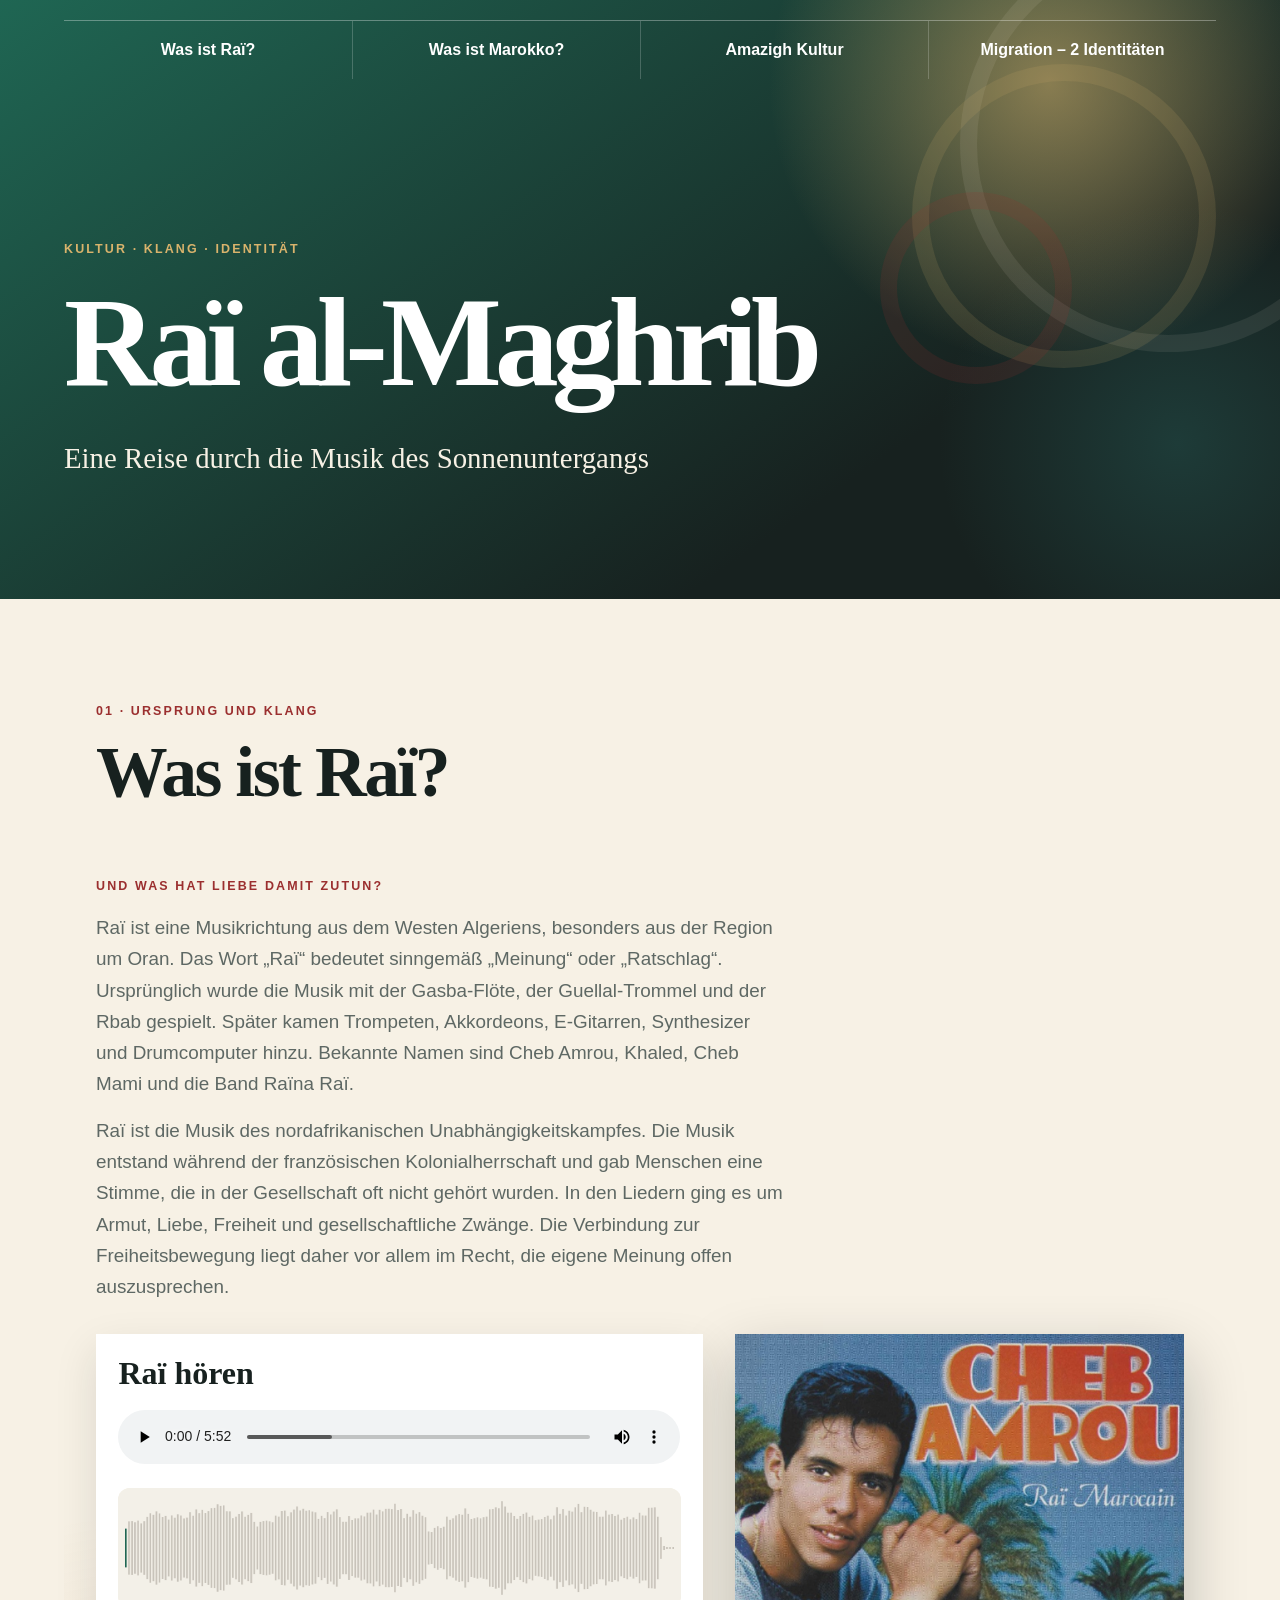
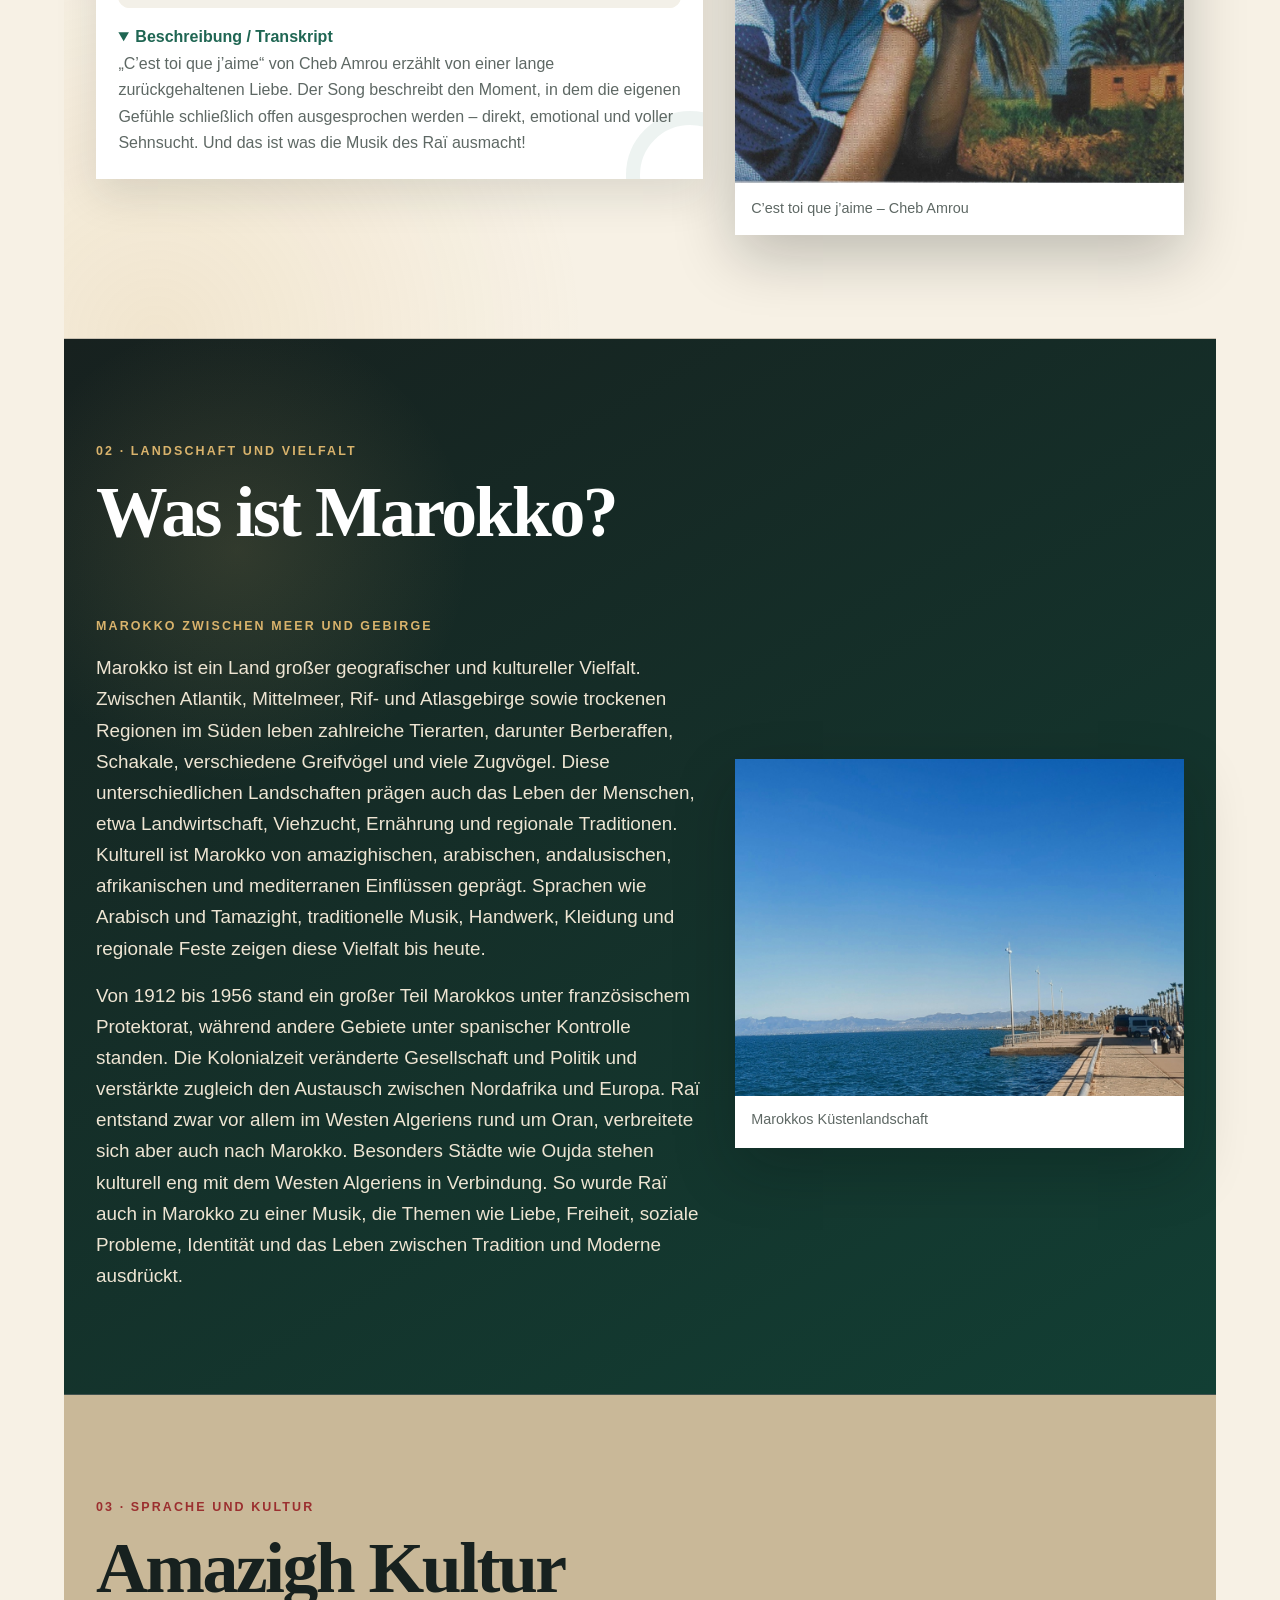
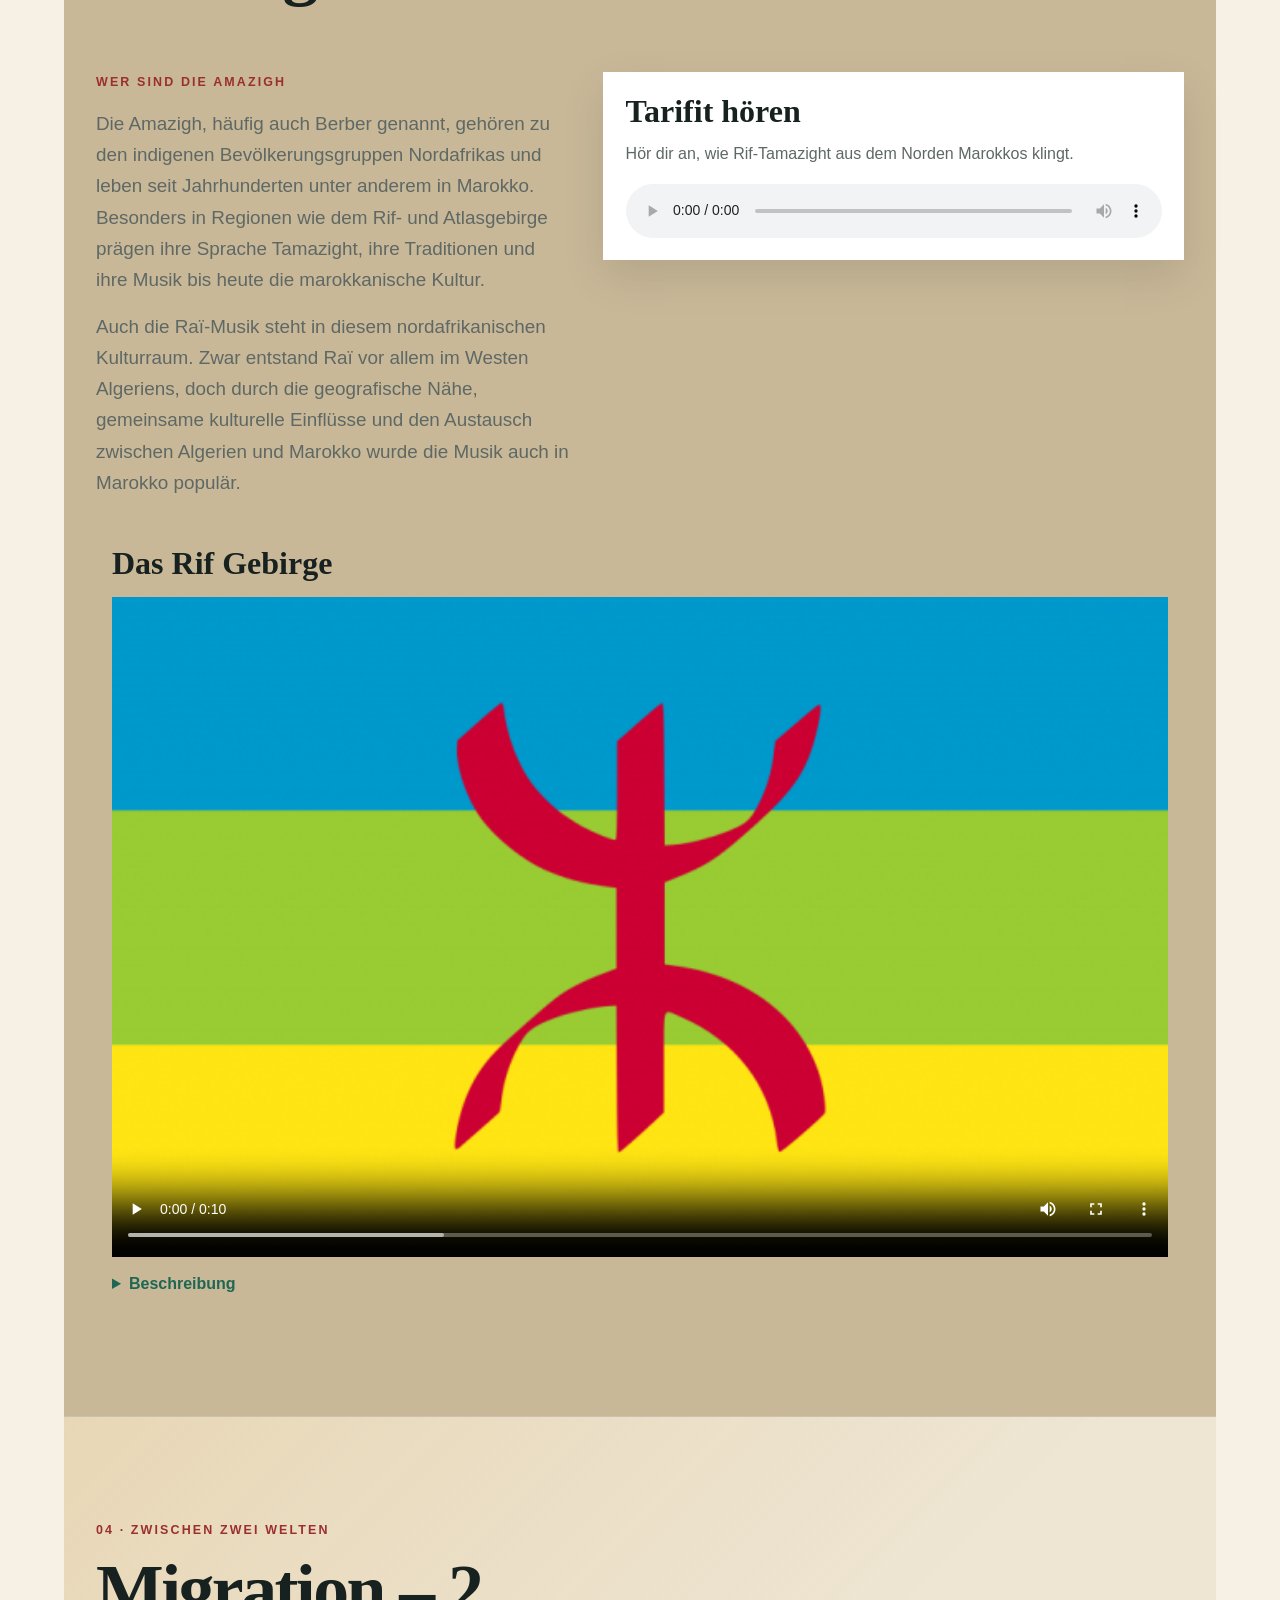
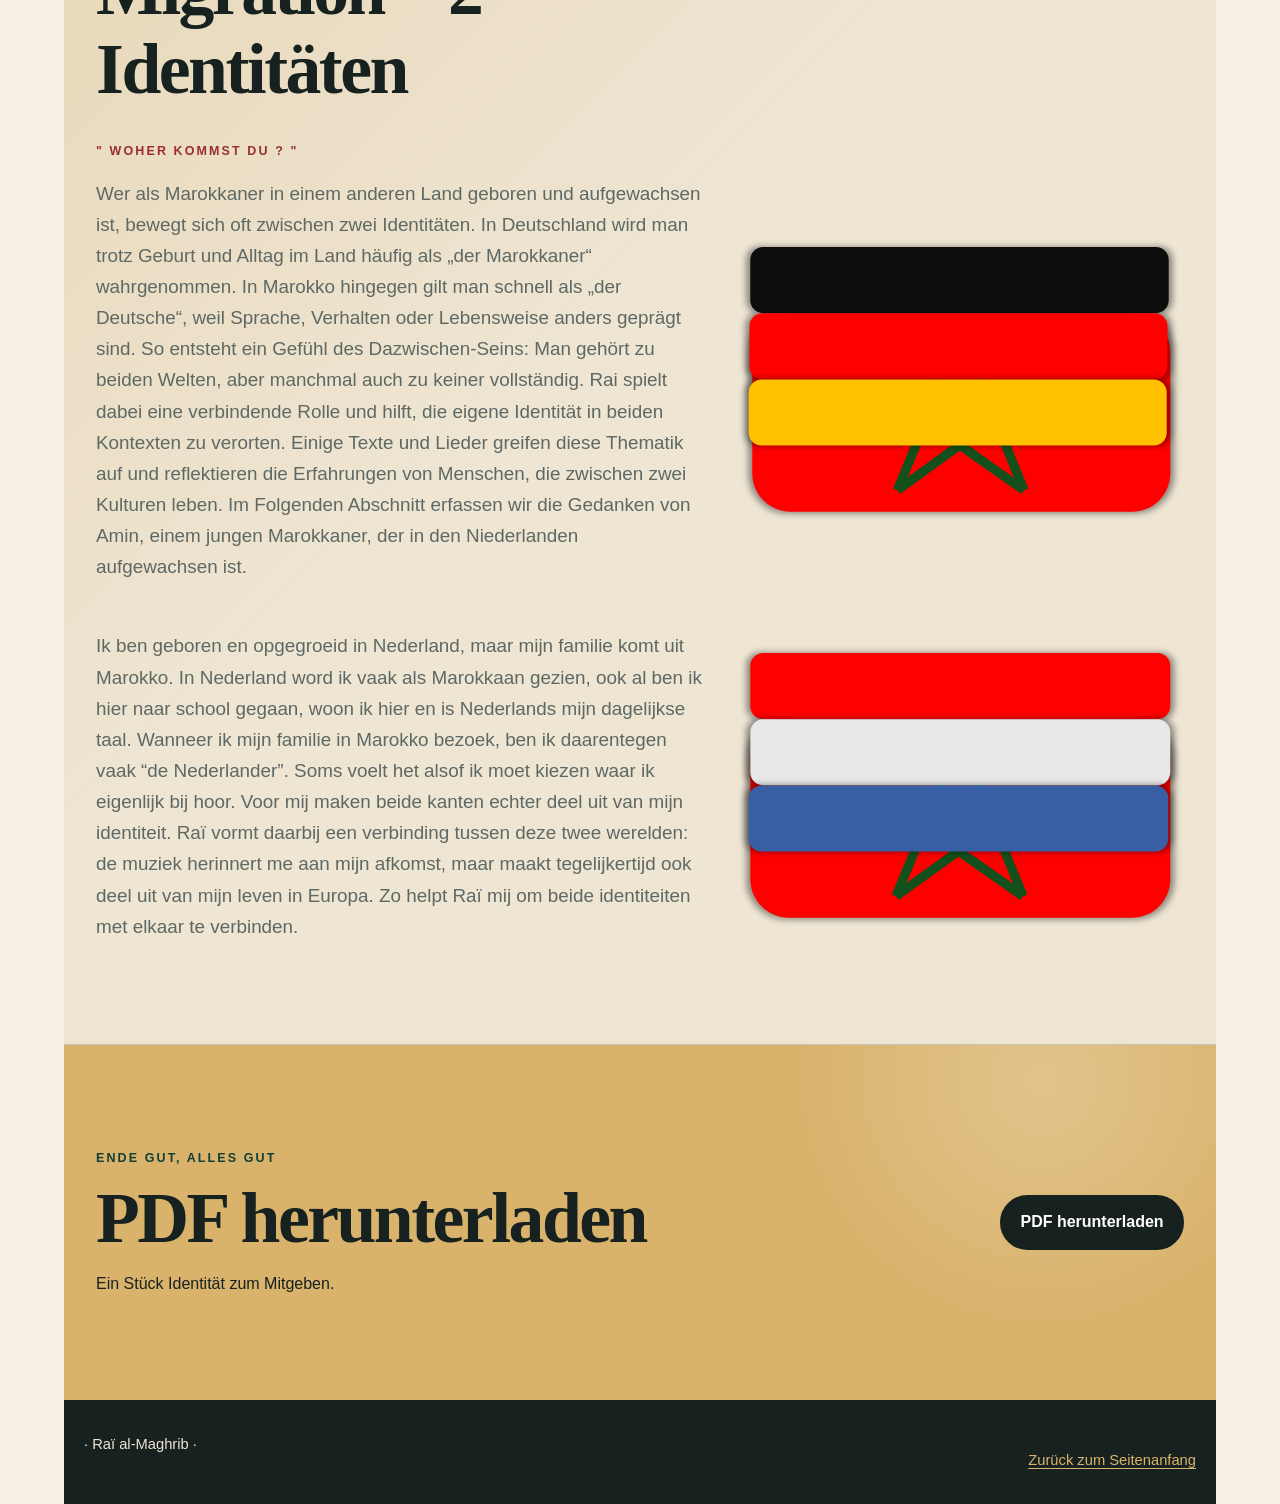
==== Rai_al_maghrib/index.html @ 05cdfa0a "icons und striche weggemacht, ordner umbenannt zu rai_al_maghrib" ====
<!doctype html>
<html lang="de">

<head>
    <meta charset="utf-8">

    <meta
        name="viewport"
        content="width=device-width, initial-scale=1">

    <meta
        name="description"
        content="Raï al-Maghrib – Website-Template zu Marokko, Raï, Amazigh-Kultur und Migration.">

    <title>
        Raï al-Maghrib – Musik des Sonnenuntergangs
    </title>

    <link
        rel="stylesheet"
        href="css/reset.css">

    <link
        rel="stylesheet"
        href="css/base.css">

    <link
        rel="stylesheet"
        href="css/components.css">

    <link
        rel="stylesheet"
        href="css/print.css"
        media="print">

    <script
        src="js/canvas.js"
        defer>
    </script>
</head>

<body>

    <a
        class="skip-link"
        href="#hauptinhalt">
        Direkt zum Inhalt
    </a>


    <header class="site-header">
        
        <nav
            class="main-nav"
            aria-label="Hauptnavigation">

            <ul>

                <li>
                    <a href="#rai">
                        Was ist Raï?
                    </a>
                </li>

                <li>
                    <a href="#marokko">
                        Was ist Marokko?
                    </a>
                </li>

                <li>
                    <a href="#amazigh">
                        Amazigh Kultur
                    </a>
                </li>

                <li>
                    <a href="#migration">
                        Migration – 2 Identitäten
                    </a>
                </li>

            </ul>

        </nav>

        <div
            class="hero-decoration"
            aria-hidden="true">

            <span class="hero-ring hero-ring--one"></span>
            <span class="hero-ring hero-ring--two"></span>
            <span class="hero-ring hero-ring--three"></span>

        </div>


        <div class="site-header__inner">

            <p class="eyebrow">
                Kultur · Klang · Identität
            </p>

            <h1>
                Raï al-Maghrib
            </h1>

            <p class="lead">
                Eine Reise durch die Musik des Sonnenuntergangs
            </p>

        </div>


       

    </header>


    <main id="hauptinhalt">


        <!-- ===================================================== -->
        <!-- 01 WAS IST RAÏ                                       -->
        <!-- ===================================================== -->

        <section
            id="rai"
            class="section section--rai"
            aria-labelledby="rai-title">


            <div class="section-heading">

                <p class="section-kicker">
                    01 · Ursprung und Klang
                </p>

                <h2 id="rai-title">
                    Was ist Raï?
                </h2>

            </div>


            <div class="rai-layout">


                <div class="editorial-copy">

                    <p class="placeholder-label">
                        Und was hat Liebe damit zutun?
                    </p>


                    <div class="text-slot">

                        <p>
                            Raï ist eine Musikrichtung aus dem Westen Algeriens,
                            besonders aus der Region um Oran. Das Wort „Raï“
                            bedeutet sinngemäß „Meinung“ oder „Ratschlag“.
                            Ursprünglich wurde die Musik mit der Gasba-Flöte,
                            der Guellal-Trommel und der Rbab gespielt.
                            Später kamen Trompeten, Akkordeons, E-Gitarren,
                            Synthesizer und Drumcomputer hinzu.
                            Bekannte Namen sind Cheb Amrou, Khaled,
                            Cheb Mami und die Band Raïna Raï.
                        </p>

                        <p>
                            Raï ist die Musik des nordafrikanischen
                            Unabhängigkeitskampfes. Die Musik entstand während
                            der französischen Kolonialherrschaft und gab Menschen
                            eine Stimme, die in der Gesellschaft oft nicht gehört
                            wurden. In den Liedern ging es um Armut, Liebe,
                            Freiheit und gesellschaftliche Zwänge.
                            Die Verbindung zur Freiheitsbewegung liegt daher
                            vor allem im Recht, die eigene Meinung offen
                            auszusprechen.
                        </p>

                    </div>

                </div>


                <!-- AUDIO -->

                <article
                    class="audio-card"
                    aria-labelledby="audio-title">


                    <div class="audio-card__top">

                        <div>
                            <h3 id="audio-title">
                                Raï hören
                            </h3>
                        </div>

                    </div>

                    <audio
                        id="raiAudio"
                        controls
                        preload="metadata">

                        <source
                            src="assets/audio/cest_toi_que_jaime.wav"
                            type="audio/wav">

                        <source
                            src="assets/audio/cest_toi_que_jaime.ogg"
                            type="audio/ogg">

                        <source
                            src="assets/audio/cest_toi_que_jaime.mp3"
                            type="audio/mpeg">

                        Ihr Browser unterstützt das Audio-Element nicht.

                    </audio>


                    <!-- CANVAS -->

                    <canvas
                        id="audioCanvas"
                        width="800"
                        height="120"
                        aria-label="Visualisierung der Audio von C’est toi que j’aime">

                        Ihr Browser unterstützt das Canvas-Element nicht.

                    </canvas>


                    <details
                        class="audio-description"
                        open>

                        <summary>
                            Beschreibung / Transkript
                        </summary>

                        <p>
                            „C’est toi que j’aime“ von Cheb Amrou erzählt von
                            einer lange zurückgehaltenen Liebe. Der Song
                            beschreibt den Moment, in dem die eigenen Gefühle
                            schließlich offen ausgesprochen werden – direkt,
                            emotional und voller Sehnsucht. Und das ist was
                            die Musik des Raï ausmacht!
                        </p>

                    </details>

                </article>


                <!-- ALBUMCOVER -->

                <figure class="album-card">

                    <img
                        src="assets/images/cest_toi_que_jaime-cover.jpg"
                        alt="Albumcover von C’est toi que j’aime von Cheb Amrou">

                    <figcaption>
                        C’est toi que j’aime – Cheb Amrou
                    </figcaption>

                </figure>

            </div>

        </section>
            <section
        id="marokko"
        class="section section--marokko"
        aria-labelledby="marokko-title">

        <div class="section-heading section-heading--light">

            <p class="section-kicker">
                02 · Landschaft und Vielfalt
            </p>

            <h2 id="marokko-title">
                Was ist Marokko?
            </h2>

        </div>


        <div class="marokko-grid">


            <!-- TEXT -->

            <article class="marokko-copy">

                <p class="placeholder-label">
                    Marokko zwischen Meer und Gebirge
                </p>

                <div class="text-slot text-slot--marokko">

                    <p>
                        Marokko ist ein Land großer geografischer und kultureller Vielfalt. Zwischen Atlantik, Mittelmeer, Rif- und Atlasgebirge sowie trockenen Regionen im Süden leben zahlreiche Tierarten, darunter Berberaffen, Schakale, verschiedene Greifvögel und viele Zugvögel. Diese unterschiedlichen Landschaften prägen auch das Leben der Menschen, etwa Landwirtschaft, Viehzucht, Ernährung und regionale Traditionen.
                        Kulturell ist Marokko von amazighischen, arabischen, andalusischen, afrikanischen und mediterranen Einflüssen geprägt. Sprachen wie Arabisch und Tamazight, traditionelle Musik, Handwerk, Kleidung und regionale Feste zeigen diese Vielfalt bis heute.
                    </p>

                    <p>
                        Von 1912 bis 1956 stand ein großer Teil Marokkos unter französischem Protektorat, während andere Gebiete unter spanischer Kontrolle standen. Die Kolonialzeit veränderte Gesellschaft und Politik und verstärkte zugleich den Austausch zwischen Nordafrika und Europa. Raï entstand zwar vor allem im Westen Algeriens rund um Oran, verbreitete sich aber auch nach Marokko. Besonders Städte wie Oujda stehen kulturell eng mit dem Westen Algeriens in Verbindung. So wurde Raï auch in Marokko zu einer Musik, die Themen wie Liebe, Freiheit, soziale Probleme, Identität und das Leben zwischen Tradition und Moderne ausdrückt. 
                    </p>

                </div>

            </article>


            <!-- BILD -->

            <figure class="photo-card photo-card--marokko">

                <img
                    src="assets/images/meer-platzhalter.jpeg"
                    alt="Blick auf das Meer in Marokko">

                <figcaption>
                    Marokkos Küstenlandschaft
                </figcaption>

            </figure>


        </div>

    </section>



        <!-- ===================================================== -->
        <!-- 03 AMAZIGH KULTUR                                    -->
        <!-- ===================================================== -->

        <section
            id="amazigh"
            class="section section--amazigh"
            aria-labelledby="amazigh-title">


            <div class="section-heading">

                <p class="section-kicker">
                    03 · Sprache und Kultur
                </p>

                <h2 id="amazigh-title">
                    Amazigh Kultur
                </h2>

            </div>


            <div class="amazigh-grid">


                <!-- TEXT -->

                <article class="amazigh-copy">

                    <p class="placeholder-label">
                        Wer sind die Amazigh
                    </p>


                    <div class="text-slot">

                        <p>
                            Die Amazigh, häufig auch Berber genannt,
                            gehören zu den indigenen Bevölkerungsgruppen
                            Nordafrikas und leben seit Jahrhunderten unter
                            anderem in Marokko. Besonders in Regionen wie
                            dem Rif- und Atlasgebirge prägen ihre Sprache
                            Tamazight, ihre Traditionen und ihre Musik bis
                            heute die marokkanische Kultur.
                        </p>

                        <p>
                            Auch die Raï-Musik steht in diesem
                            nordafrikanischen Kulturraum. Zwar entstand
                            Raï vor allem im Westen Algeriens, doch durch
                            die geografische Nähe, gemeinsame kulturelle
                            Einflüsse und den Austausch zwischen Algerien
                            und Marokko wurde die Musik auch in Marokko
                            populär.
                        </p>

                    </div>

                </article>


                <!-- AUDIO -->

                <div class="amazigh-media">

                    <div class="audio-box">
                        <h3>
                            Tarifit hören
                        </h3>

                        <p class="audio-box__text">
                            Hör dir an, wie Rif-Tamazight aus dem Norden
                            Marokkos klingt.
                        </p>


                        <audio
                            class="audio-box__player"
                            controls
                            preload="metadata">

                            <source
                                src="assets/audio/tamazight.mp3"
                                type="audio/mpeg">

                            <source
                                src="assets/audio/tamazight.ogg"
                                type="audio/ogg">

                            <source
                                src="assets/audio/tamazight.wav"
                                type="audio/wav">

                            Dein Browser unterstützt das Audio-Element nicht.

                        </audio>

                    </div>

                </div>


                <!-- VIDEO -->

                <article
                    class="video-card"
                    aria-labelledby="video-title">


                    <div class="video-card__heading">

                        <div>
                            <h3 id="video-title">
                                Das Rif Gebirge
                            </h3>
                        </div>
                    </div>

                    <video
                        controls
                        preload="metadata"
                        poster="assets/images/video-poster.png">

                        <source
                            src="assets/video/Bauernhof_Video.mp4"
                            type="video/mp4">

                        <source
                            src="assets/video/Bauernhof_Video.webm"
                            type="video/webm">

                        <source
                            src="assets/video/Bauernhof_Video.ogv"
                            type="video/ogg">

                        Ihr Browser unterstützt das Video-Element nicht.

                    </video>


                    <details>

                        <summary>
                            Beschreibung
                        </summary>

                        <p>
                            Das Rif-Gebirge im Norden und Nordosten Marokkos
                            ist nicht nur landschaftlich prägend, sondern
                            auch ein wichtiger kultureller Raum der Amazigh.
                            Besonders die dort lebenden Rif-Amazigh haben
                            über Generationen eigene sprachliche,
                            musikalische und gesellschaftliche Traditionen
                            bewahrt. Die Region steht damit beispielhaft
                            für die kulturelle Vielfalt Marokkos und bildet
                            einen wichtigen Hintergrund für das Verständnis
                            nordmarokkanischer Identität.
                        </p>

                    </details>

                </article>


            </div>

        </section>



        <!-- ===================================================== -->
        <!-- 04 MIGRATION                                         -->
        <!-- ===================================================== -->

        <section
            id="migration"
            class="section section--migration"
            aria-labelledby="migration-title">


            <div class="migration-layout">


                <div>

                    <div class="section-heading section-heading--migration">

                        <p class="section-kicker">
                            04 · Zwischen zwei Welten
                        </p>

                        <h2 id="migration-title">
                            Migration – 2 Identitäten
                        </h2>

                    </div>


                    <p class="placeholder-label">
                        " Woher kommst du ? "
                    </p>

                <div class="identity-pairs">

                    <div class="identity-pair">

                        <div class="text-slot text-slot--wide">
                            <p>
                                Wer als Marokkaner in einem anderen Land geboren und
                                aufgewachsen ist, bewegt sich oft zwischen zwei Identitäten.
                                In Deutschland wird man trotz Geburt und Alltag im Land häufig
                                als „der Marokkaner“ wahrgenommen. In Marokko hingegen gilt man
                                schnell als „der Deutsche“, weil Sprache, Verhalten oder
                                Lebensweise anders geprägt sind.

                                So entsteht ein Gefühl des Dazwischen-Seins: Man gehört zu beiden
                                Welten, aber manchmal auch zu keiner vollständig. Rai spielt
                                dabei eine verbindende Rolle und hilft, die eigene Identität in
                                beiden Kontexten zu verorten. Einige Texte und Lieder greifen
                                diese Thematik auf und reflektieren die Erfahrungen von Menschen,
                                die zwischen zwei Kulturen leben.

                                Im Folgenden Abschnitt erfassen wir die Gedanken von Amin,
                                einem jungen Marokkaner, der in den Niederlanden
                                aufgewachsen ist.
                            </p>
                        </div>

                        <figure class="identity-flag">
                            <img
                                src="assets/images/D_Flagge.svg"
                                alt="Verbindung der deutschen und marokkanischen Identität">
                        </figure>

                    </div>


                    <div class="identity-pair">

                        <div class="text-slot text-slot--wide">
                            <p>
                                Ik ben geboren en opgegroeid in Nederland, maar mijn familie
                                komt uit Marokko. In Nederland word ik vaak als Marokkaan
                                gezien, ook al ben ik hier naar school gegaan, woon ik hier
                                en is Nederlands mijn dagelijkse taal. Wanneer ik mijn familie
                                in Marokko bezoek, ben ik daarentegen vaak “de Nederlander”.

                                Soms voelt het alsof ik moet kiezen waar ik eigenlijk bij hoor.
                                Voor mij maken beide kanten echter deel uit van mijn identiteit.
                                Raï vormt daarbij een verbinding tussen deze twee werelden:
                                de muziek herinnert me aan mijn afkomst, maar maakt tegelijkertijd
                                ook deel uit van mijn leven in Europa. Zo helpt Raï mij om beide
                                identiteiten met elkaar te verbinden.
                            </p>
                        </div>

                        <figure class="identity-flag">
                            <img
                                src="assets/images/N_Flagge.svg"
                                alt="Verbindung der niederländischen und marokkanischen Identität">
                        </figure>

                    </div>
                </div>
            </div>
        </section>



        <!-- ===================================================== -->
        <!-- PDF DOWNLOAD                                         -->
        <!-- ===================================================== -->

        <section
            id="download"
            class="section section--download"
            aria-labelledby="download-title">


            <div>

                <p class="section-kicker">
                    Ende gut, alles gut
                </p>

                <h2 id="download-title">
                    PDF herunterladen
                </h2>

                <p>
                    Ein Stück Identität zum Mitgeben.
                </p>

            </div>


            <a
                class="button button--download"
                href="assets/pdf/rai-marokko-konzept.pdf"
                download>

                PDF herunterladen

            </a>

        </section>


    </main>



    <footer class="site-footer">

        <p>
        · Raï al-Maghrib ·
        </p>

        <p>
            <a href="#hauptinhalt">
                Zurück zum Seitenanfang
            </a>
        </p>

    </footer>


</body>
</html>
---- Rai_al_maghrib/css/base.css ----
/* 2. Ebene der CSS-Kaskade: globale Regeln und Farbwelt */
:root {
    --color-ink: #17211f;
    --color-paper: #f7f1e5;
    --color-paper-deep: #eee5d3;
    --color-sand: #d9b36c;
    --color-sand-soft: #ead3a2;
    --color-red: #9b2f2f;
    --color-green: #1f6653;
    --color-green-deep: #123f34;
    --color-teal: #2f7f79;
    --color-white: #ffffff;
    --color-muted: #5e6864;
    --color-border: #c9c1b2;
    --color-dark-border: #42524e;

    --shadow-soft: 0 1rem 2.5rem rgba(23, 33, 31, 0.12);
    --shadow-strong: 0 1.4rem 3.6rem rgba(8, 18, 16, 0.24);

    --font-display: Georgia, "Times New Roman", serif;
    --font-body: Arial, Helvetica, sans-serif;

    --content-width: 72rem;
}

html {
    scroll-behavior: smooth;
}

body {
    min-width: 20rem;
    overflow-x: hidden;
    background: var(--color-paper);
    color: var(--color-ink);
    font-family: var(--font-body);
    font-size: 1rem;
    line-height: 1.65;
}

a {
    color: var(--color-green);
    text-underline-offset: 0.22em;
}

a:hover,
a:focus-visible {
    color: var(--color-red);
}

h1,
h2,
h3 {
    font-family: var(--font-display);
    line-height: 1.1;
}

h1 {
    font-size: clamp(3.8rem, 10vw, 8rem);
    letter-spacing: -0.055em;
}

h2 {
    max-width: 18ch;
    font-size: clamp(2.4rem, 5.6vw, 4.6rem);
    letter-spacing: -0.035em;
}

h3 {
    font-size: clamp(1.35rem, 3vw, 2rem);
}

p + p {
    margin-top: 1rem;
}

button,
.button {
    min-height: 2.8rem;
}

:focus-visible {
    outline: 0.2rem solid var(--color-red);
    outline-offset: 0.25rem;
}

.skip-link {
    position: absolute;
    left: 1rem;
    top: -6rem;
    z-index: 200;
    padding: 0.8rem 1rem;
    background: var(--color-white);
    color: var(--color-ink);
    font-weight: 700;
}

.skip-link:focus {
    top: 1rem;
}
---- Rai_al_maghrib/css/components.css ----
/* ============================================================= */
/* 3. Ebene der CSS-Kaskade: Komponenten und Layout              */
/* ============================================================= */


/* ============================================================= */
/* HERO                                                          */
/* ============================================================= */

.site-header {
    position: relative;
    overflow: hidden;

    padding: 1.25rem;

    background:
        radial-gradient(
            circle at 82% 14%,
            rgba(217, 179, 108, 0.58),
            transparent 24%
        ),
        radial-gradient(
            circle at 92% 74%,
            rgba(47, 127, 121, 0.28),
            transparent 19%
        ),
        linear-gradient(
            145deg,
            var(--color-green),
            var(--color-ink) 72%
        );

    color: var(--color-white);
}


.site-header__inner,
.main-nav,
.section,
.site-footer {
    width: min(100%, var(--content-width));

    margin-inline: auto;
}


.site-header__inner {
    position: relative;

    z-index: 2;

    padding-block:
        clamp(5rem, 13vw, 10rem)
        clamp(3.8rem, 8vw, 6rem);
}


.eyebrow,
.section-kicker,
.media-kicker,
.placeholder-label {
    font-size: 0.78rem;
    font-weight: 700;

    letter-spacing: 0.17em;

    text-transform: uppercase;
}


.eyebrow {
    margin-bottom: 0.75rem;

    color: var(--color-sand);
}


.lead {
    max-width: 44rem;

    margin-top: 1.4rem;

    color: var(--color-paper);

    font-family: var(--font-display);
    font-size: clamp(1.25rem, 2.7vw, 1.8rem);
}


.hero-decoration {
    position: absolute;

    inset: 0;

    pointer-events: none;
}


.hero-ring {
    position: absolute;

    border: 1.1rem solid rgba(247, 241, 229, 0.08);

    border-radius: 50%;
}


.hero-ring--one {
    width: 26rem;
    height: 26rem;

    right: -6rem;
    top: -4rem;
}


.hero-ring--two {
    width: 19rem;
    height: 19rem;

    right: 4rem;
    top: 4rem;

    border-color: rgba(217, 179, 108, 0.13);
}


.hero-ring--three {
    width: 12rem;
    height: 12rem;

    right: 13rem;
    top: 12rem;

    border-color: rgba(155, 47, 47, 0.16);
}



/* ============================================================= */
/* NAVIGATION                                                    */
/* ============================================================= */

.main-nav {
    position: relative;

    z-index: 3;

    border-top:
        0.0625rem solid rgba(255, 255, 255, 0.32);
}


.main-nav ul {
    display: grid;

    grid-template-columns: 1fr;
}


.main-nav li + li {
    border-top:
        0.0625rem solid rgba(255, 255, 255, 0.2);
}


.main-nav a {
    display: block;

    padding: 1rem 0.5rem;

    color: var(--color-white);

    font-weight: 700;

    text-align: center;

    text-decoration: none;
}


.main-nav a:hover,
.main-nav a:focus-visible {
    color: var(--color-sand);
}



/* ============================================================= */
/* ALLGEMEINE SECTION-ELEMENTE                                   */
/* ============================================================= */

.section {
    position: relative;

    padding:
        clamp(4.5rem, 8vw, 7rem)
        1.25rem;

    border-bottom:
        0.0625rem solid var(--color-border);
}


.section-heading {
    margin-bottom:
        clamp(2.5rem, 5vw, 4rem);
}


.section-kicker {
    margin-bottom: 0.7rem;

    color: var(--color-red);
}


.section-heading--light .section-kicker,
.section--marokko .media-kicker {
    color: var(--color-sand);
}


.section-heading--light h2 {
    color: var(--color-white);
}


.placeholder-label {
    margin-bottom: 1rem;

    color: var(--color-red);
}


.media-kicker {
    margin-bottom: 0.4rem;

    color: var(--color-green);
}


.text-slot {
    max-width: 43rem;

    color: var(--color-muted);

    font-size:
        clamp(1.04rem, 1.8vw, 1.18rem);
}


.text-slot--wide {
    max-width: 49rem;
}


/* ============================================================= */
/* 01 RAÏ                                                        */
/* ============================================================= */

.section--rai {
    background:
        radial-gradient(
            circle at 8% 100%,
            rgba(217, 179, 108, 0.18),
            transparent 25%
        ),
        var(--color-paper);
}


.rai-layout {
    display: grid;

    gap: 2rem;
}


.editorial-copy {
    align-self: center;
}



/* AUDIO -------------------------------------------------------- */

.audio-card {
    position: relative;

    overflow: hidden;

    max-width: 39rem;

    margin-top: 2.3rem;

    padding: 1.4rem;

    background: var(--color-white);

    box-shadow: var(--shadow-soft);
}


.audio-card::after {
    position: absolute;

    right: -3.2rem;
    bottom: -3.8rem;

    width: 8rem;
    height: 8rem;

    border:
        0.9rem solid rgba(31, 102, 83, 0.08);

    border-radius: 50%;

    content: "";
}


.audio-card__top,
.video-card__heading {
    display: flex;

    align-items: center;
    justify-content: space-between;

    gap: 1rem;
}

.audio-card audio {
    width: 100%;

    margin-top: 1.15rem;
}

/* CANVAS ------------------------------------------------------- */

#audioCanvas {
    display: block;

    width: 100%;
    height: 120px;

    margin-top: 1rem;
    margin-bottom: 1rem;

    background: var(--color-paper);

    border-radius: 0.75rem;
}



/* AUDIO BESCHREIBUNG ------------------------------------------ */

.audio-card details,
.video-card details {
    position: relative;

    z-index: 2;

    margin-top: 0.9rem;

    color: var(--color-muted);
}


.audio-card summary,
.video-card summary {
    cursor: pointer;

    color: var(--color-green);

    font-weight: 700;
}



/* ALBUM ------------------------------------------------------- */

.album-card {
    overflow: hidden;

    margin: 0;

    background: var(--color-white);

    box-shadow: var(--shadow-strong);
}


.album-card img {
    display: block;

    width: 100%;

    aspect-ratio: 1 / 1;

    object-fit: cover;
}


.album-card figcaption {
    padding: 0.9rem 1rem;

    color: var(--color-muted);

    font-size: 0.9rem;
}
/* BUTTONS ----------------------------------------------------- */

.button {
    display: inline-flex;

    align-items: center;
    justify-content: center;

    margin-top: 1.2rem;

    padding: 0.75rem 1.15rem;

    border:
        0.125rem solid var(--color-green);

    border-radius: 999px;

    background: var(--color-green);

    color: var(--color-white);

    font-weight: 700;

    text-decoration: none;

    cursor: pointer;
}


.button:hover,
.button:focus-visible {
    border-color: var(--color-red);

    background: var(--color-red);

    color: var(--color-white);
}



/* ============================================================= */
/* 02 MAROKKO                                                    */
/* ============================================================= */
.section--marokko {
    background:
        radial-gradient(
            circle at 15% 20%,
            rgba(217, 179, 108, 0.14),
            transparent 18%
        ),
        linear-gradient(
            150deg,
            var(--color-ink),
            var(--color-green-deep)
        );

    color: var(--color-white);

    border-bottom-color:
        var(--color-dark-border);
}


.marokko-grid {
    display: grid;

    gap: 2rem;

    align-items: center;
}


.marokko-copy {
    align-self: center;
}


.section--marokko .placeholder-label {
    color: var(--color-sand);
}


.text-slot--marokko {
    color: var(--color-paper-deep);
}


/* MEERBILD ----------------------------------------------------- */

.photo-card--marokko {
    overflow: hidden;

    margin: 0;

    background: var(--color-white);

    box-shadow: var(--shadow-strong);
}


.photo-card--marokko img {
    display: block;

    width: 100%;
    height: auto;

    aspect-ratio: 4 / 3;

    object-fit: cover;
}


.photo-card--marokko figcaption {
    padding:
        0.75rem
        1rem
        1rem;

    color: var(--color-muted);

    font-size: 0.9rem;
}

/* ============================================================= */
/* 03 AMAZIGH                                                    */
/* ============================================================= */

.section--amazigh {
    background: #c9b898;
}


.amazigh-grid {
    display: grid;

    gap: 2rem;
}


.amazigh-copy {
    align-self: start;
}


.amazigh-media {
    align-self: start;
}


.video-card {
    align-self: start;

    width: 100%;

    padding: 1rem;
}


.video-card video {
    width: 100%;

    margin-top: 1rem;
}



/* AMAZIGH AUDIO ----------------------------------------------- */

.audio-box {
    position: relative;

    margin-top: 2rem;

    padding: 1.4rem;

    background: var(--color-white);

    box-shadow: var(--shadow-soft);
}


.audio-box__text {
    margin-top: 0.75rem;

    color: var(--color-muted);
}


.audio-box__player {
    display: block;

    width: 100%;

    margin-top: 1rem;
}



/* ============================================================= */
/* 04 MIGRATION                                                  */
/* ============================================================= */

.section--migration {
    background:
        linear-gradient(
            135deg,
            rgba(217, 179, 108, 0.28),
            transparent 44%
        ),
        var(--color-paper-deep);
}


.migration-layout {
    display: grid;

    gap: 2.3rem;

    align-items: center;
}


.section-heading--migration {
    margin-bottom: 2rem;
}



/* SVG-FLAGGEN -------------------------------------------------- */

.identity-pairs {
    display: grid;

    gap: 3rem;
}


.identity-pair {
    display: grid;

    gap: 2rem;

    align-items: center;
}


.identity-flag {
    margin: 0;
}

.identity-flag img {
    display: block;

    width: 100%;
    height: auto;
}

/* ============================================================= */
/* PDF DOWNLOAD                                                  */
/* ============================================================= */

.section--download {
    display: grid;

    gap: 2rem;

    align-items: center;

    background:
        radial-gradient(
            circle at 85% 10%,
            rgba(255, 255, 255, 0.22),
            transparent 24%
        ),
        var(--color-sand);

    border-bottom: 0;
}


.section--download .section-kicker {
    color: var(--color-green-deep);
}


.section--download p:last-child {
    max-width: 45rem;

    margin-top: 0.8rem;

    color: var(--color-ink);
}


.button--download {
    margin-top: 0;

    border-color: var(--color-ink);

    background: var(--color-ink);
}



/* ============================================================= */
/* FOOTER                                                        */
/* ============================================================= */

.site-footer {
    display: flex;

    flex-wrap: wrap;

    justify-content: space-between;

    gap: 1rem;

    padding: 2rem 1.25rem;

    background: var(--color-ink);

    color: var(--color-paper-deep);

    font-size: 0.92rem;
}


.site-footer a {
    color: var(--color-sand);
}



/* ============================================================= */
/* RESPONSIVE                                                    */
/* ============================================================= */

@media screen and (min-width: 48rem) {

    .site-header,
    .section {
        padding-inline: 2rem;
    }

    .identity-pair {
        grid-template-columns:
            minmax(0, 1.15fr)
            minmax(20rem, 0.85fr);
    }
    /* Navigation */

    .main-nav ul {
        grid-template-columns:
            repeat(4, 1fr);
    }


    .main-nav li + li {
        border-top: 0;

        border-left:
            0.0625rem solid
            rgba(255, 255, 255, 0.2);
    }



    /* Raï */

    .rai-layout {
        grid-template-columns:
            minmax(0, 1.15fr)
            minmax(19rem, 0.85fr);

        align-items: start;
    }


    .editorial-copy {
        grid-column: 1 / -1;
    }


    .audio-card {
        grid-column: 1;

        width: 100%;
        max-width: none;

        margin-top: 0;
    }


    .album-card {
        grid-column: 2;
    }

    /* Marokko */

    .marokko-grid {
    grid-template-columns:
        minmax(0, 1.15fr)
        minmax(19rem, 0.85fr);

    align-items: center;
    }
    
    /* Amazigh */

    .amazigh-grid {
        grid-template-columns:
            minmax(0, 0.9fr)
            minmax(22rem, 1.1fr);

        align-items: start;
    }


    .amazigh-media .audio-box {
        margin-top: 0;
    }



    /* Download */

    .section--download {
        grid-template-columns:
            minmax(0, 1fr)
            auto;
    }
}



/* ============================================================= */
/* GROẞE DESKTOPS                                                */
/* ============================================================= */

@media screen and (min-width: 70rem) {
    .video-card {
        grid-column: 1 / -1;

        width: 100%;
    }

}
---- Rai_al_maghrib/css/print.css ----
/* 4. Ebene der CSS-Kaskade: Druckansicht */
@media print {
    body {
        background: #ffffff;
        color: #000000;
        font-size: 11pt;
    }

    .skip-link,
    .main-nav,
    audio,
    video,
    canvas,
    button,
    .hero-decoration {
        display: none;
    }

    .site-header,
    .section--marokko,
    .section--migration,
    .section--download,
    .site-footer {
        background: #ffffff;
        color: #000000;
    }

    .section,
    .site-footer {
        width: 100%;
        padding: 1.2rem 0;
    }

    .photo-card,
    .story-card,
    .video-card,
    .editorial-panel,
    a {
        color: #000000;
    }

    a[href]::after {
        content: " (" attr(href) ")";
        font-size: 0.85em;
    }
}
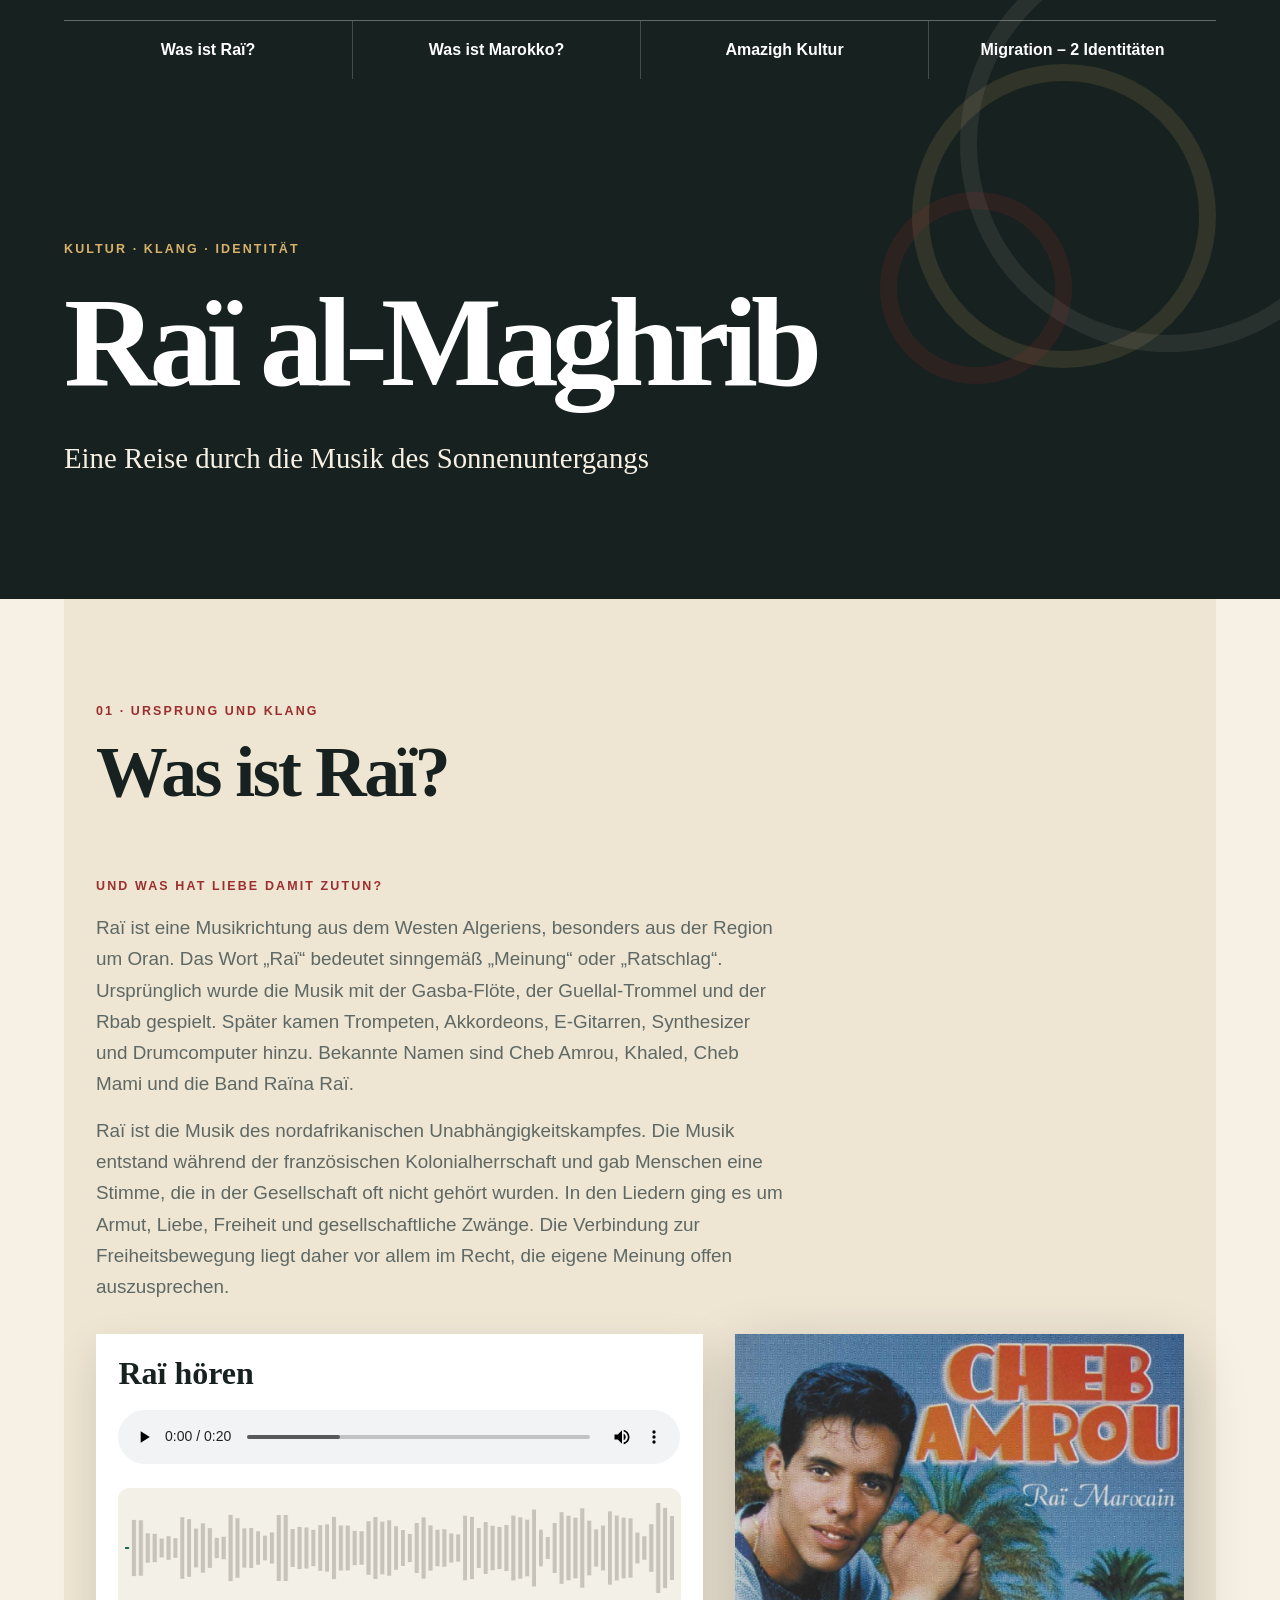
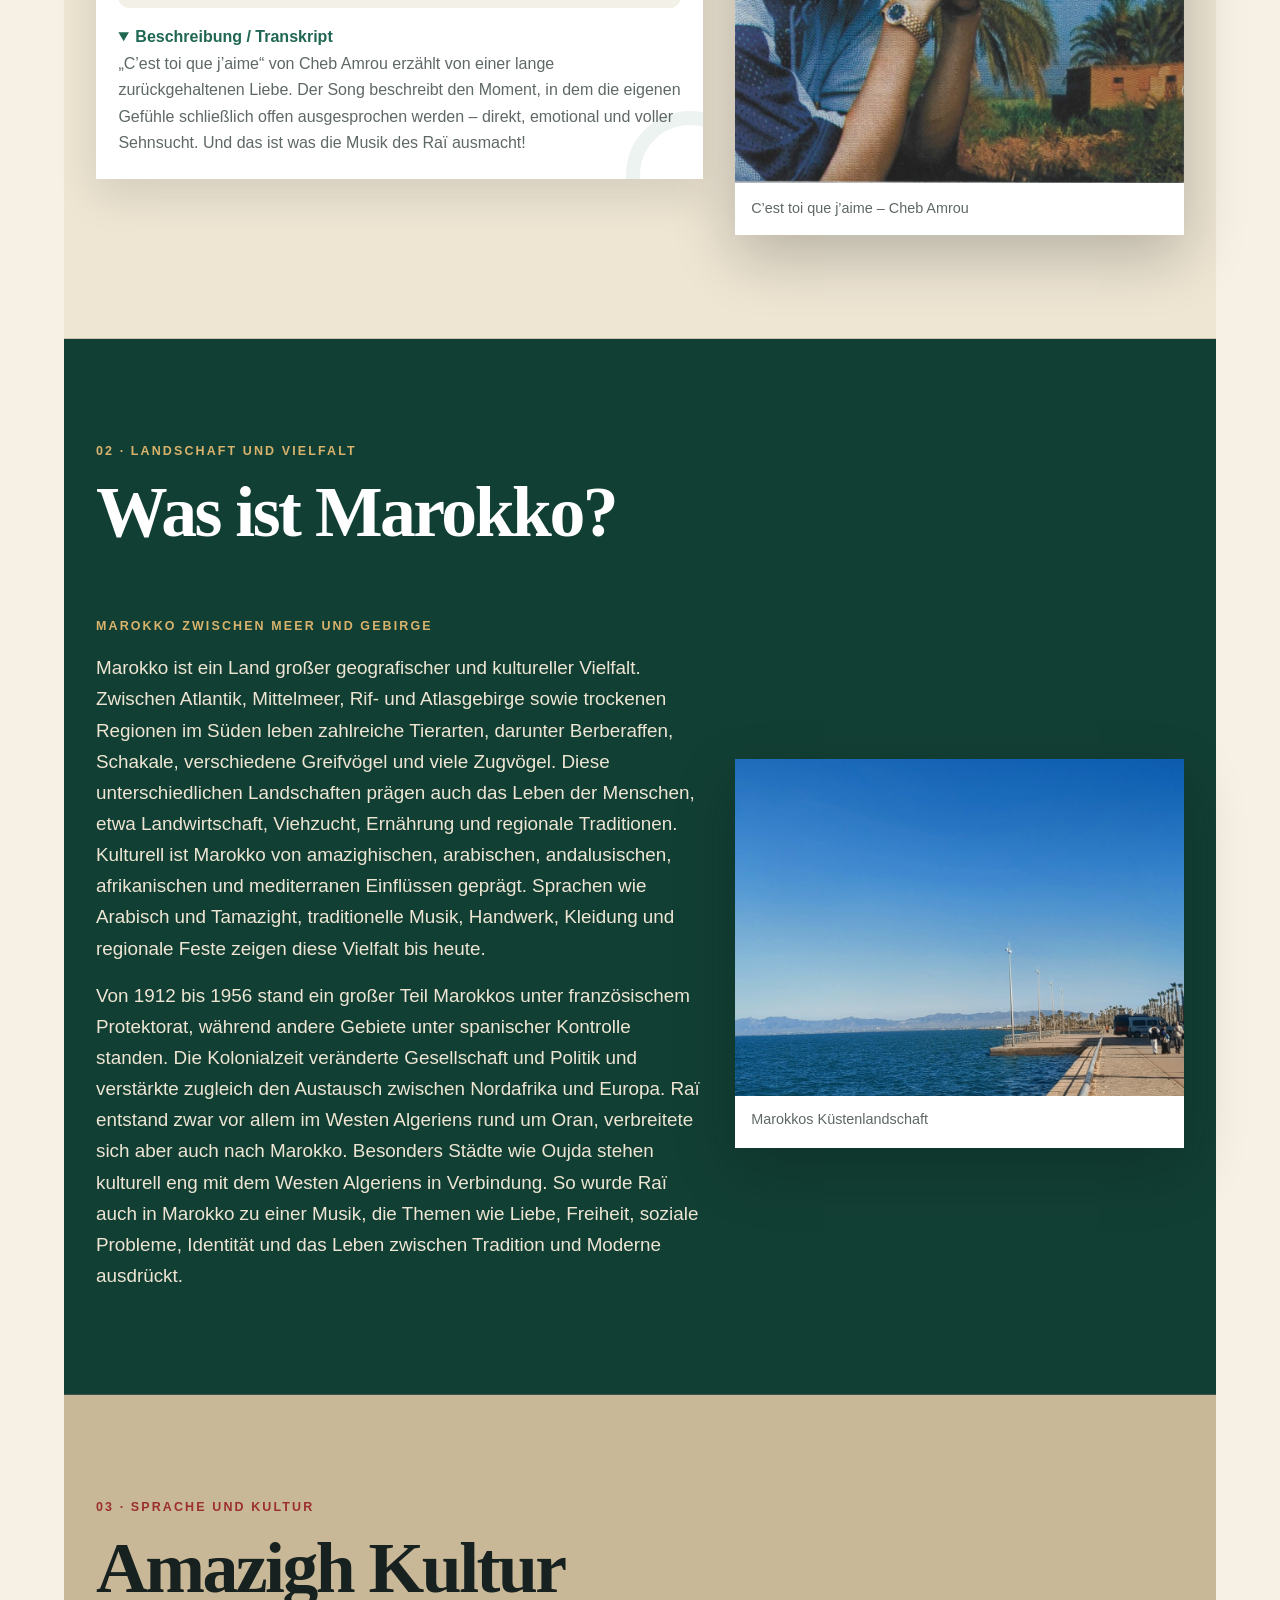
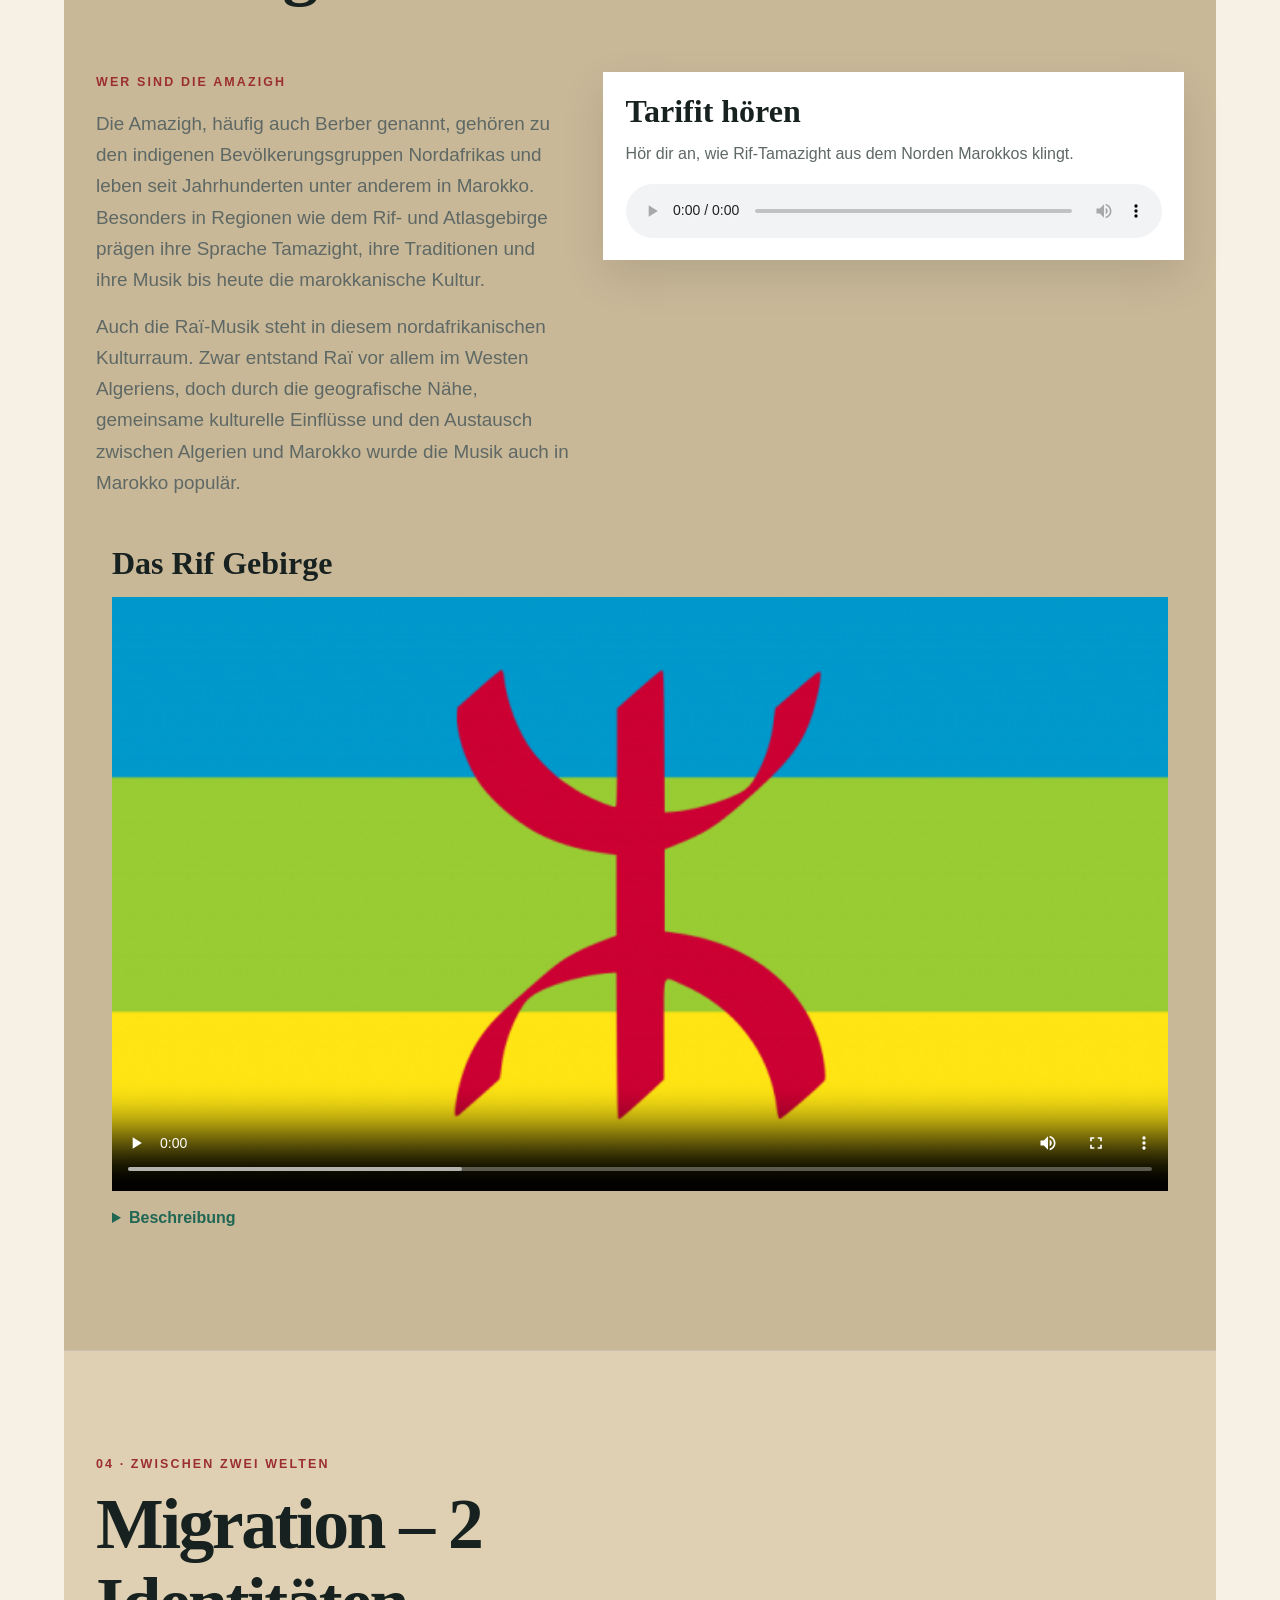
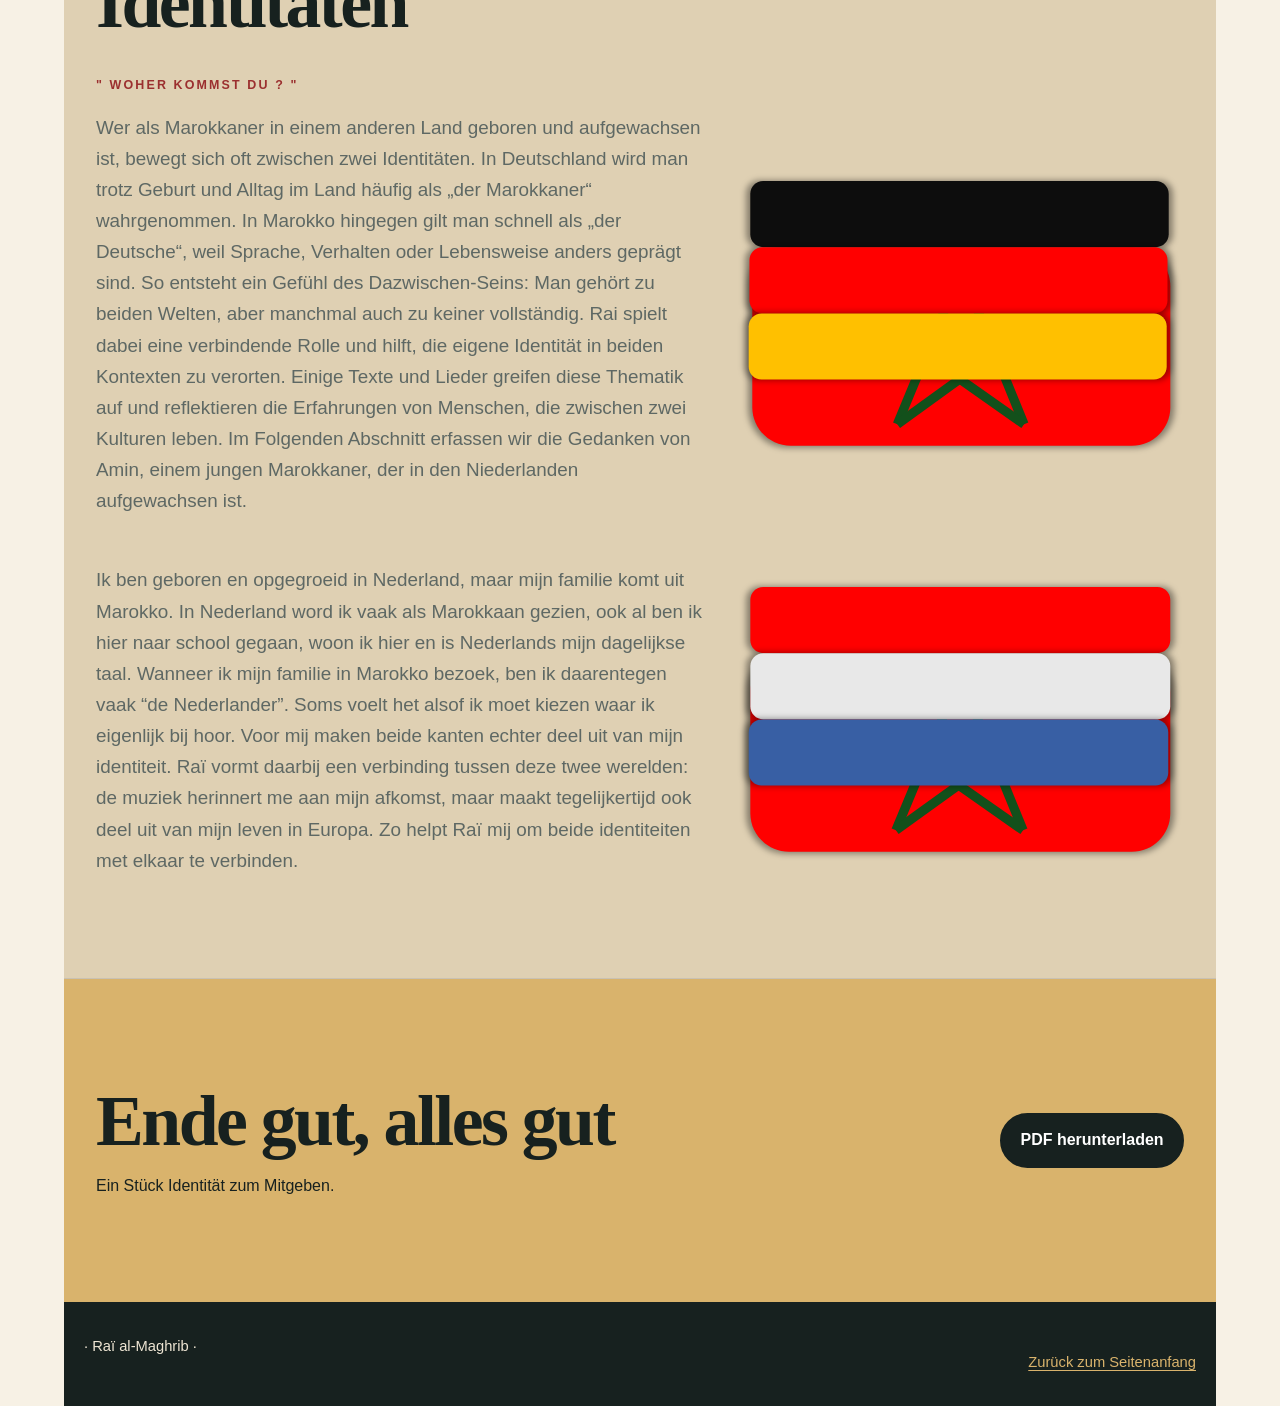
==== commit bce1ece1: "video box repariert, print.css entfernt, farbverläufe entfernt, hintergrundfarbe im migrationsteil h" ====
--- a/Rai_al_maghrib/index.html
+++ b/Rai_al_maghrib/index.html
@@ -27,11 +27,6 @@
     <link
         rel="stylesheet"
         href="css/components.css">
-
-    <link
-        rel="stylesheet"
-        href="css/print.css"
-        media="print">
 
     <script
         src="js/canvas.js"
@@ -110,9 +105,6 @@
             </p>
 
         </div>
-
-
-       
 
     </header>
 
@@ -207,15 +199,15 @@
                         preload="metadata">
 
                         <source
-                            src="assets/audio/cest_toi_que_jaime.wav"
+                            src="assets/audio/cest_toi_que_jaime_20s.wav"
                             type="audio/wav">
 
                         <source
-                            src="assets/audio/cest_toi_que_jaime.ogg"
+                            src="assets/audio/cest_toi_que_jaime_20s.ogg"
                             type="audio/ogg">
 
                         <source
-                            src="assets/audio/cest_toi_que_jaime.mp3"
+                            src="assets/audio/cest_toi_que_jaime_20s.mp3"
                             type="audio/mpeg">
 
                         Ihr Browser unterstützt das Audio-Element nicht.
@@ -607,7 +599,8 @@
                     </div>
                 </div>
             </div>
-        </section>
+        </div>
+    </section>
 
 
 
@@ -623,12 +616,8 @@
 
             <div>
 
-                <p class="section-kicker">
-                    Ende gut, alles gut
-                </p>
-
                 <h2 id="download-title">
-                    PDF herunterladen
+                Ende gut, alles gut
                 </h2>
 
                 <p>
@@ -640,7 +629,7 @@
 
             <a
                 class="button button--download"
-                href="assets/pdf/rai-marokko-konzept.pdf"
+                href="assets/pdf/rai_Musik.pdf"
                 download>
 
                 PDF herunterladen
--- a/Rai_al_maghrib/css/base.css
+++ b/Rai_al_maghrib/css/base.css
@@ -13,6 +13,7 @@
     --color-muted: #5e6864;
     --color-border: #c9c1b2;
     --color-dark-border: #42524e;
+    --color-migration: #dfd0b3;
 
     --shadow-soft: 0 1rem 2.5rem rgba(23, 33, 31, 0.12);
     --shadow-strong: 0 1.4rem 3.6rem rgba(8, 18, 16, 0.24);
--- a/Rai_al_maghrib/css/components.css
+++ b/Rai_al_maghrib/css/components.css
@@ -13,34 +13,22 @@
 
     padding: 1.25rem;
 
-    background:
-        radial-gradient(
-            circle at 82% 14%,
-            rgba(217, 179, 108, 0.58),
-            transparent 24%
-        ),
-        radial-gradient(
-            circle at 92% 74%,
-            rgba(47, 127, 121, 0.28),
-            transparent 19%
-        ),
-        linear-gradient(
-            145deg,
-            var(--color-green),
-            var(--color-ink) 72%
-        );
+    background: var(--color-ink);
 
     color: var(--color-white);
 }
+
 
 
 .site-header__inner,
 .main-nav,
 .section,
 .site-footer {
-    width: min(100%, var(--content-width));
-
-    margin-inline: auto;
+    width: 100%;
+    max-width: var(--content-width);
+
+    margin-left: auto;
+    margin-right: auto;
 }
 
 
@@ -260,13 +248,7 @@
 /* ============================================================= */
 
 .section--rai {
-    background:
-        radial-gradient(
-            circle at 8% 100%,
-            rgba(217, 179, 108, 0.18),
-            transparent 25%
-        ),
-        var(--color-paper);
+    background: var(--color-paper-deep);
 }
 
 
@@ -454,24 +436,13 @@
 /* 02 MAROKKO                                                    */
 /* ============================================================= */
 .section--marokko {
-    background:
-        radial-gradient(
-            circle at 15% 20%,
-            rgba(217, 179, 108, 0.14),
-            transparent 18%
-        ),
-        linear-gradient(
-            150deg,
-            var(--color-ink),
-            var(--color-green-deep)
-        );
+    background: var(--color-green-deep);
 
     color: var(--color-white);
 
     border-bottom-color:
         var(--color-dark-border);
 }
-
 
 .marokko-grid {
     display: grid;
@@ -569,7 +540,15 @@
 
 
 .video-card video {
+    /*musste die 16:9 Skallierung sicherstellen */
+    display: block;
+
     width: 100%;
+    max-width: none;
+
+    aspect-ratio: 16 / 9;
+
+    object-fit: cover;
 
     margin-top: 1rem;
 }
@@ -613,15 +592,8 @@
 /* ============================================================= */
 
 .section--migration {
-    background:
-        linear-gradient(
-            135deg,
-            rgba(217, 179, 108, 0.28),
-            transparent 44%
-        ),
-        var(--color-paper-deep);
-}
-
+    background: var(--color-migration);
+}
 
 .migration-layout {
     display: grid;
@@ -678,17 +650,10 @@
 
     align-items: center;
 
-    background:
-        radial-gradient(
-            circle at 85% 10%,
-            rgba(255, 255, 255, 0.22),
-            transparent 24%
-        ),
-        var(--color-sand);
+    background: var(--color-sand);
 
     border-bottom: 0;
 }
-
 
 .section--download .section-kicker {
     color: var(--color-green-deep);
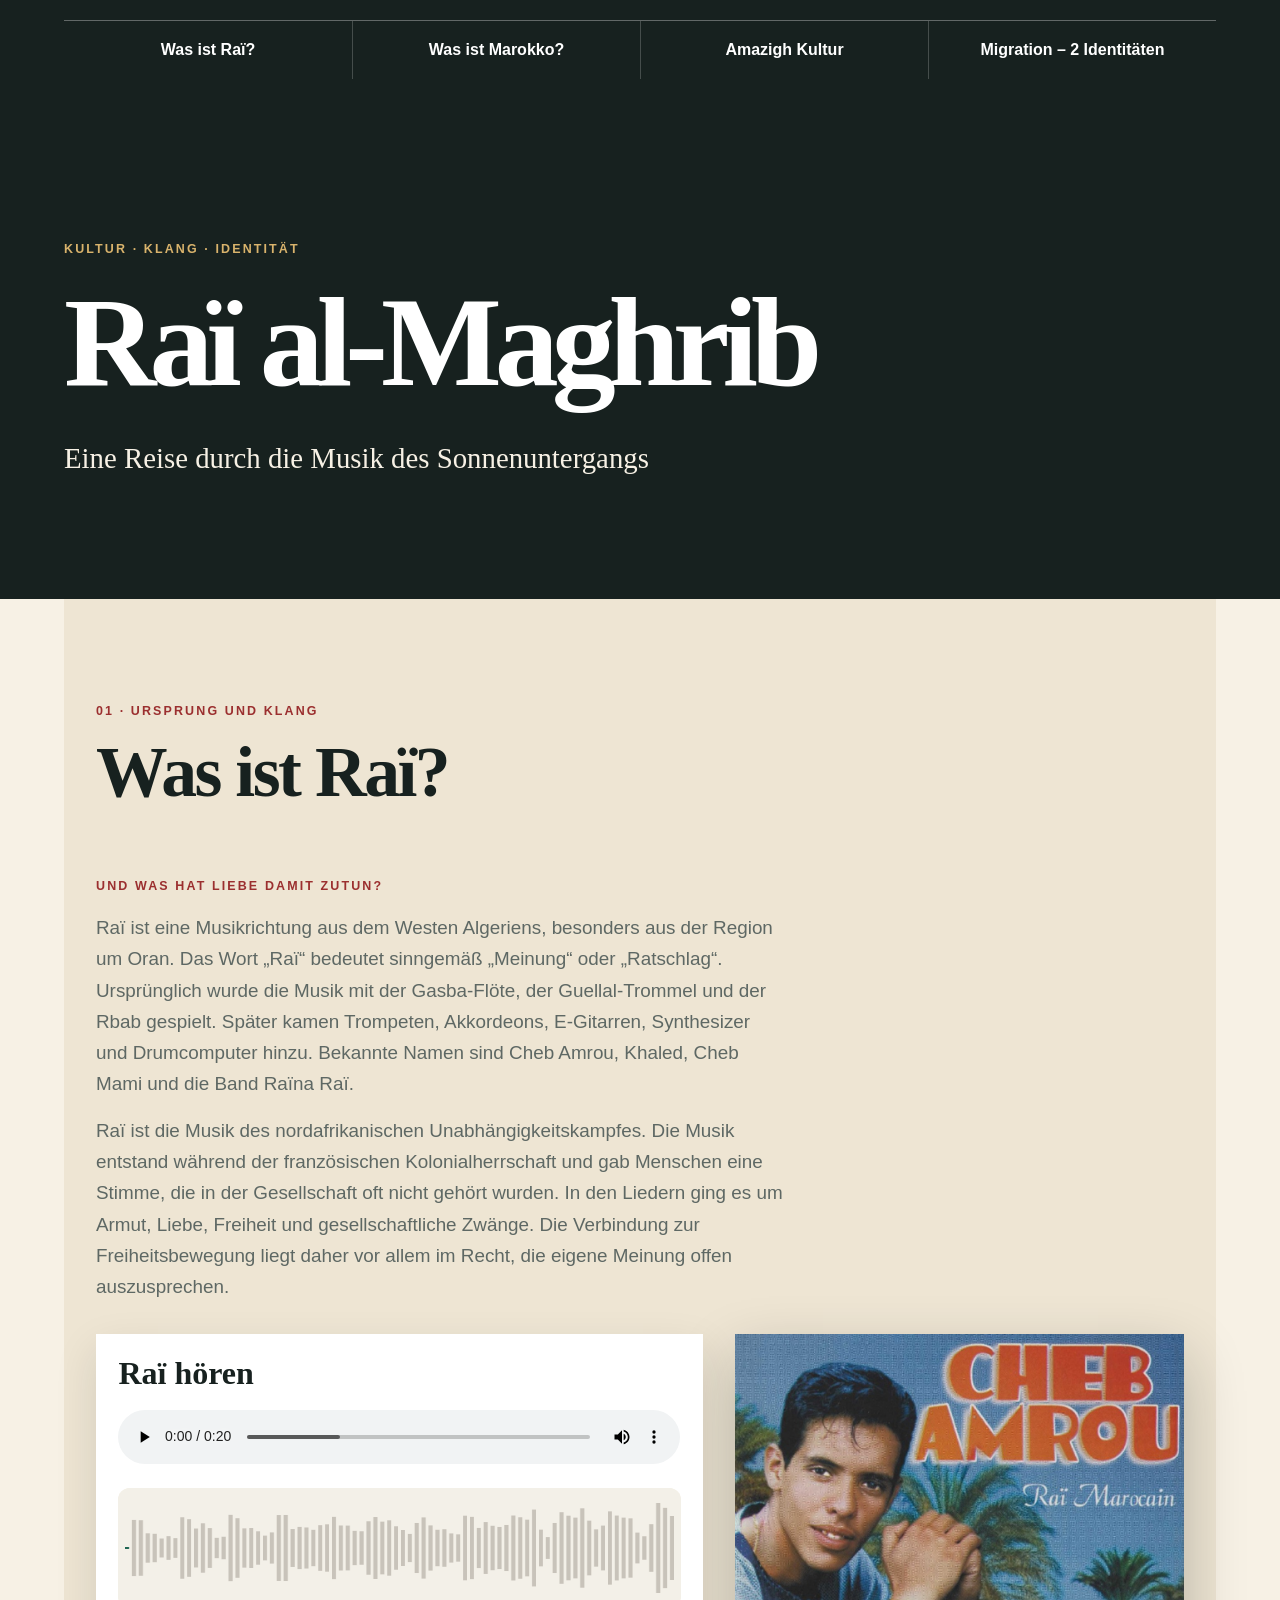
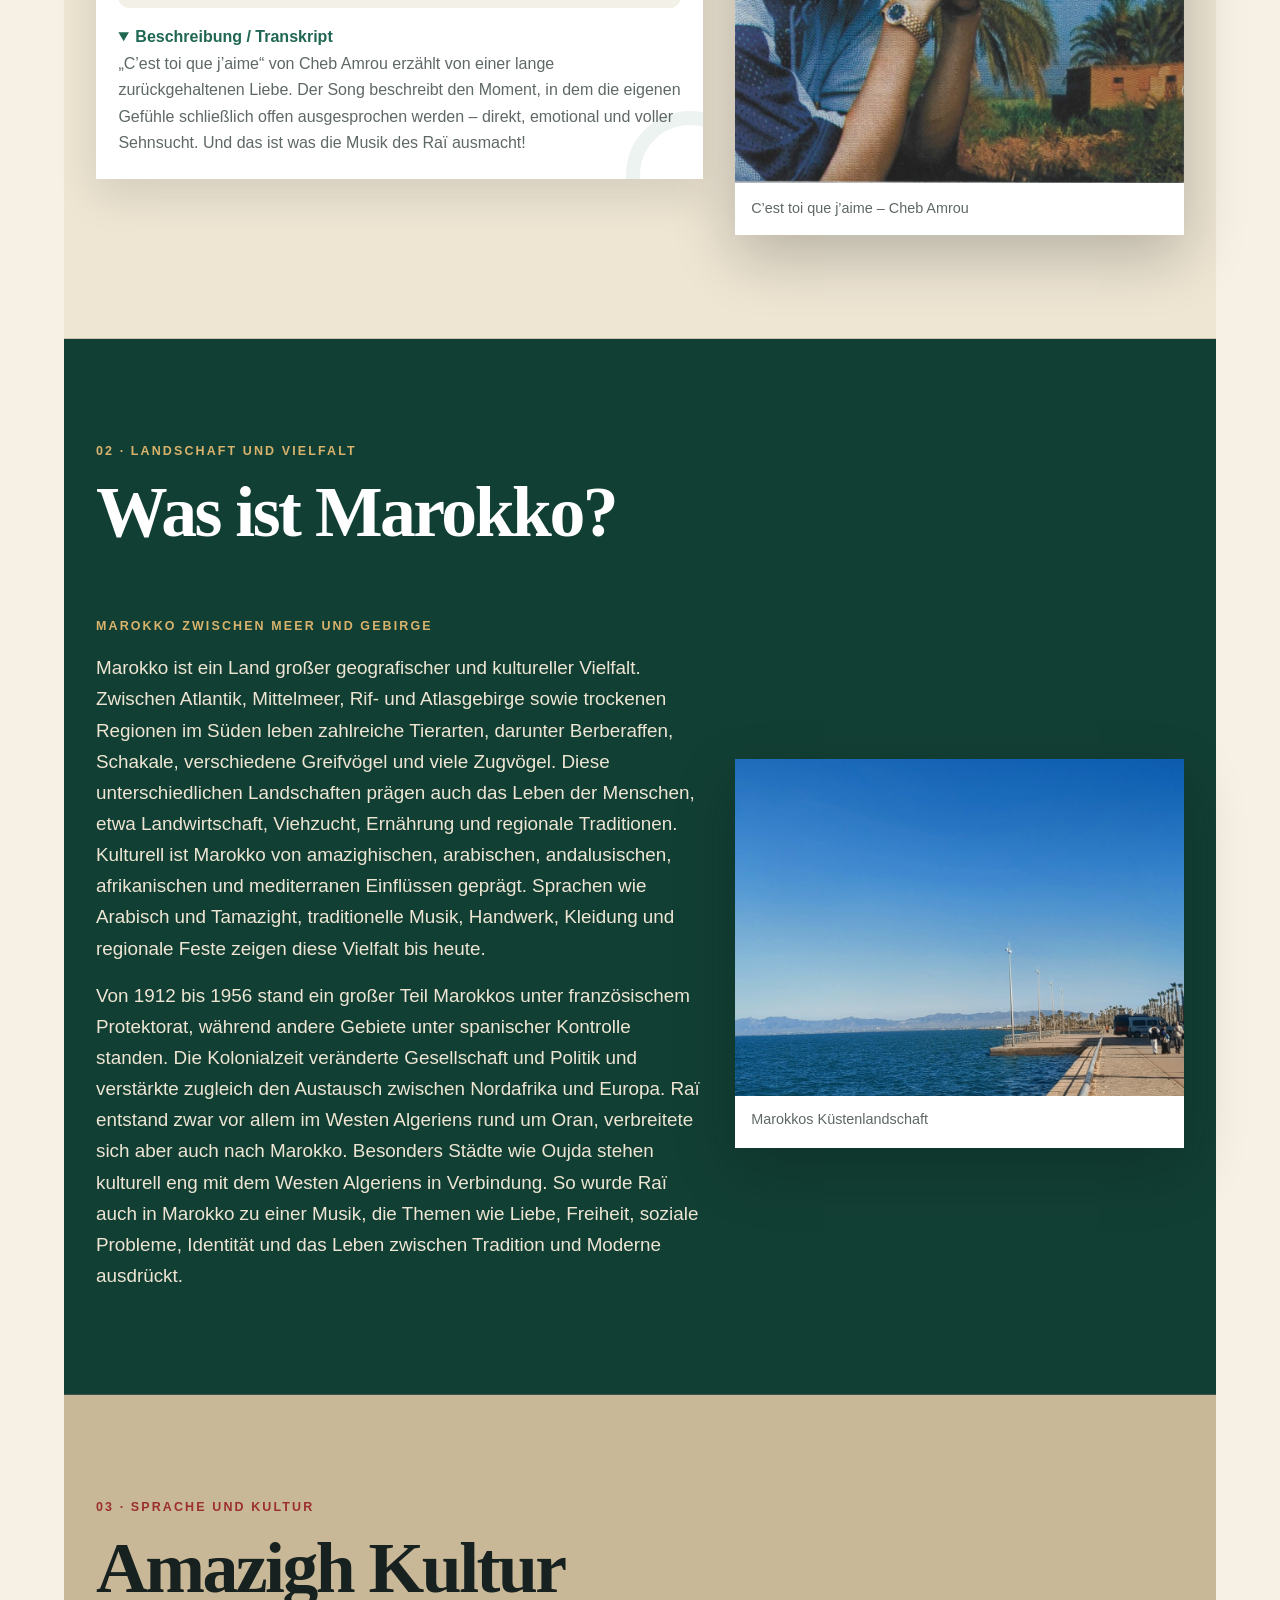
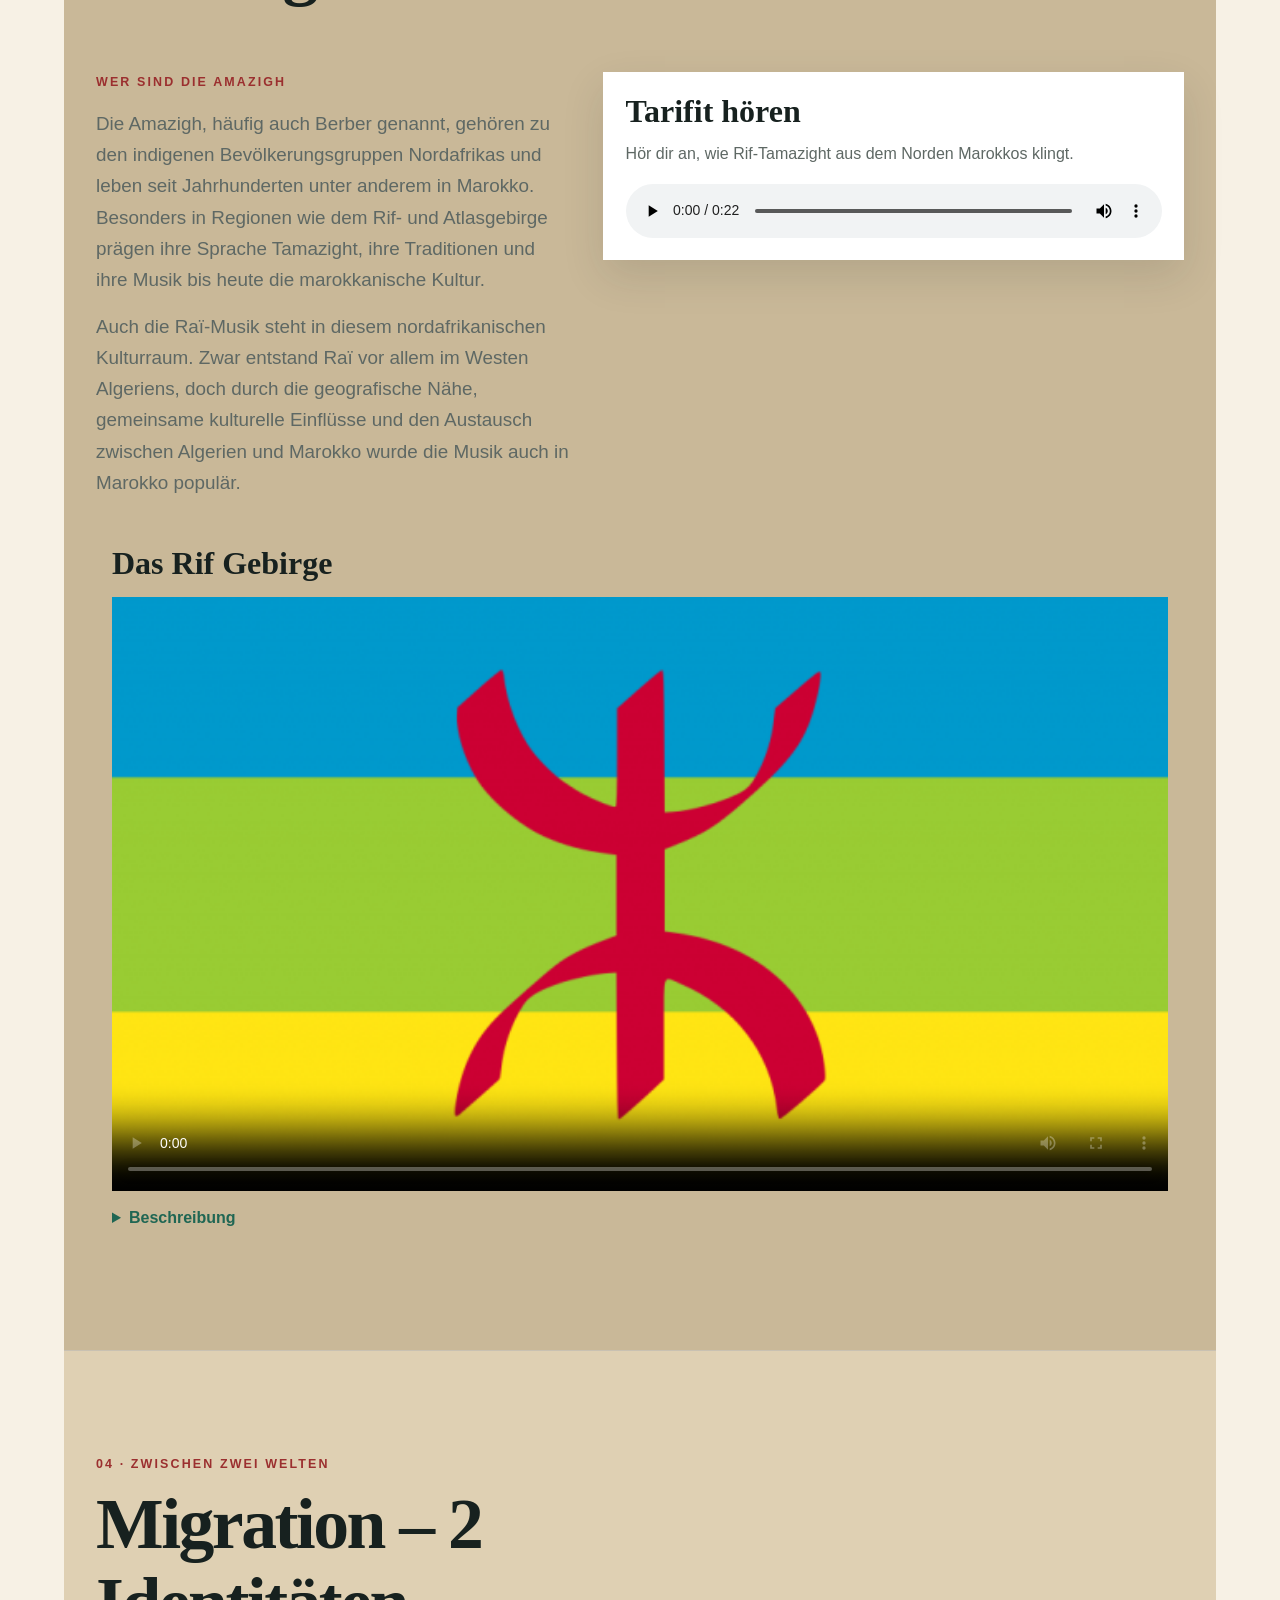
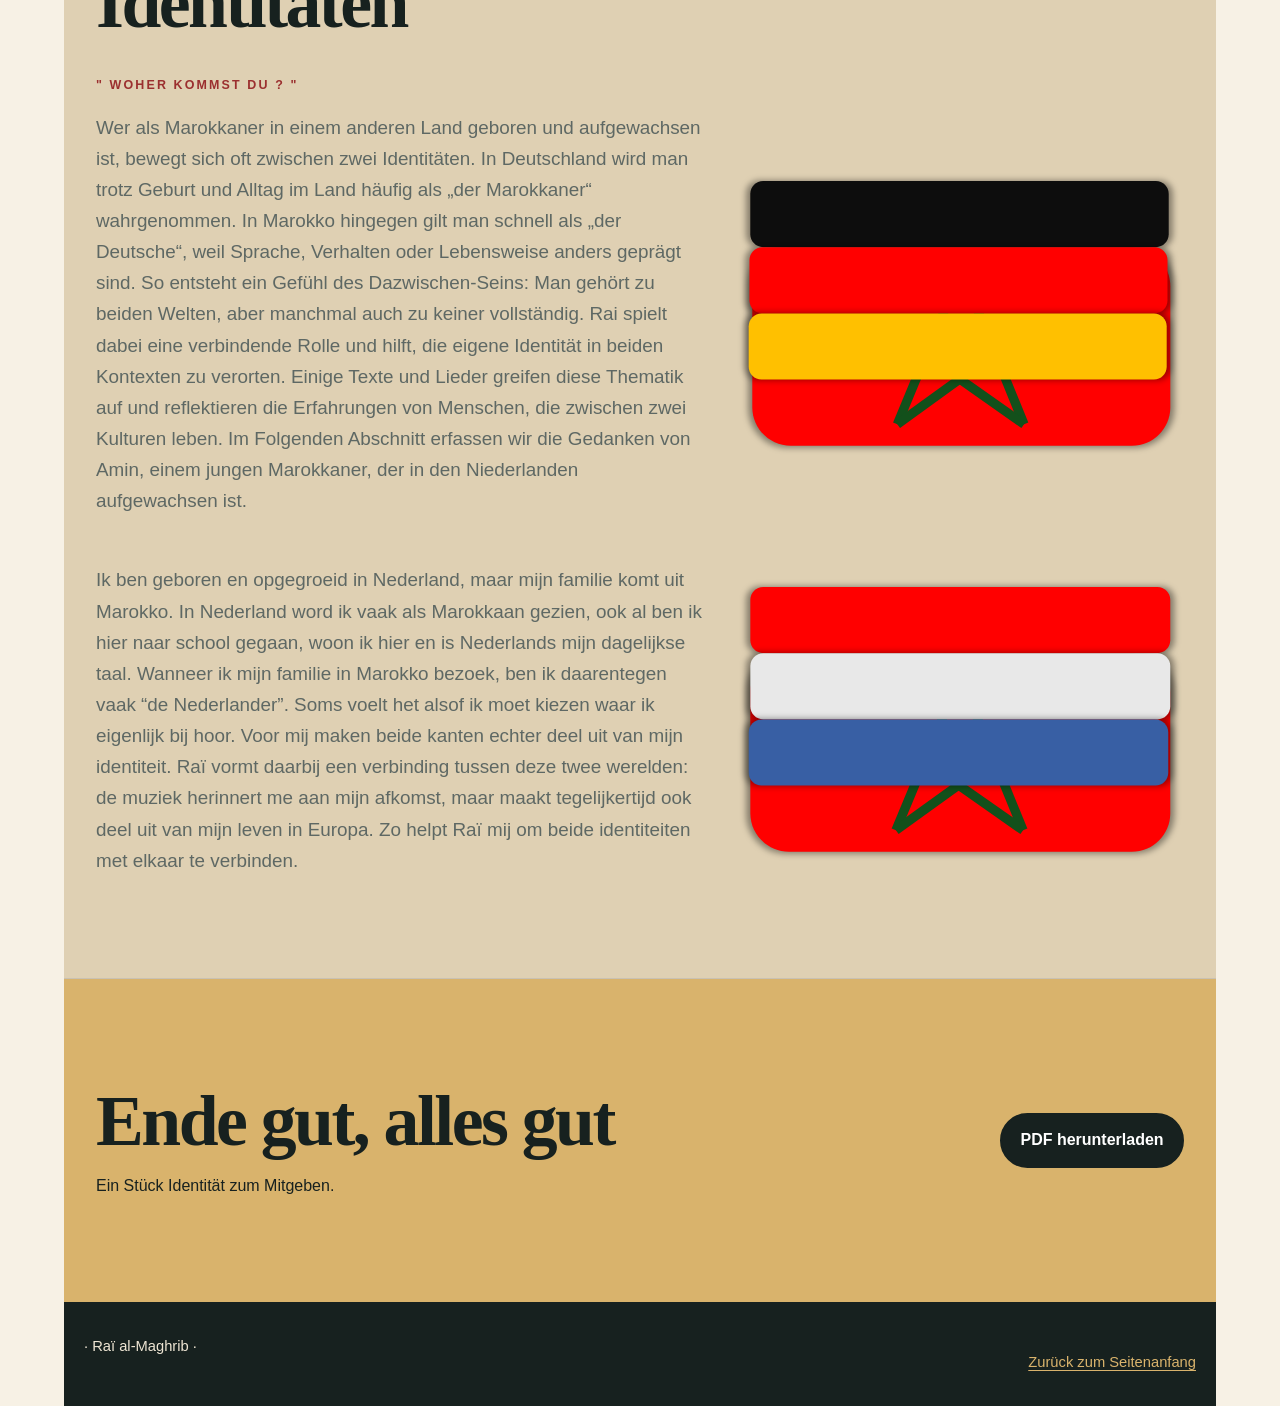
==== commit f7ab36fc: "unnötige sachen wie hero ringe rausgestrichen" ====
--- a/Rai_al_maghrib/index.html
+++ b/Rai_al_maghrib/index.html
@@ -78,17 +78,6 @@
             </ul>
 
         </nav>
-
-        <div
-            class="hero-decoration"
-            aria-hidden="true">
-
-            <span class="hero-ring hero-ring--one"></span>
-            <span class="hero-ring hero-ring--two"></span>
-            <span class="hero-ring hero-ring--three"></span>
-
-        </div>
-
 
         <div class="site-header__inner">
 
--- a/Rai_al_maghrib/css/components.css
+++ b/Rai_al_maghrib/css/components.css
@@ -1,6 +1,3 @@
-/* ============================================================= */
-/* 3. Ebene der CSS-Kaskade: Komponenten und Layout              */
-/* ============================================================= */
 
 
 /* ============================================================= */
@@ -84,45 +81,6 @@
 }
 
 
-.hero-ring {
-    position: absolute;
-
-    border: 1.1rem solid rgba(247, 241, 229, 0.08);
-
-    border-radius: 50%;
-}
-
-
-.hero-ring--one {
-    width: 26rem;
-    height: 26rem;
-
-    right: -6rem;
-    top: -4rem;
-}
-
-
-.hero-ring--two {
-    width: 19rem;
-    height: 19rem;
-
-    right: 4rem;
-    top: 4rem;
-
-    border-color: rgba(217, 179, 108, 0.13);
-}
-
-
-.hero-ring--three {
-    width: 12rem;
-    height: 12rem;
-
-    right: 13rem;
-    top: 12rem;
-
-    border-color: rgba(155, 47, 47, 0.16);
-}
-
 
 
 /* ============================================================= */
